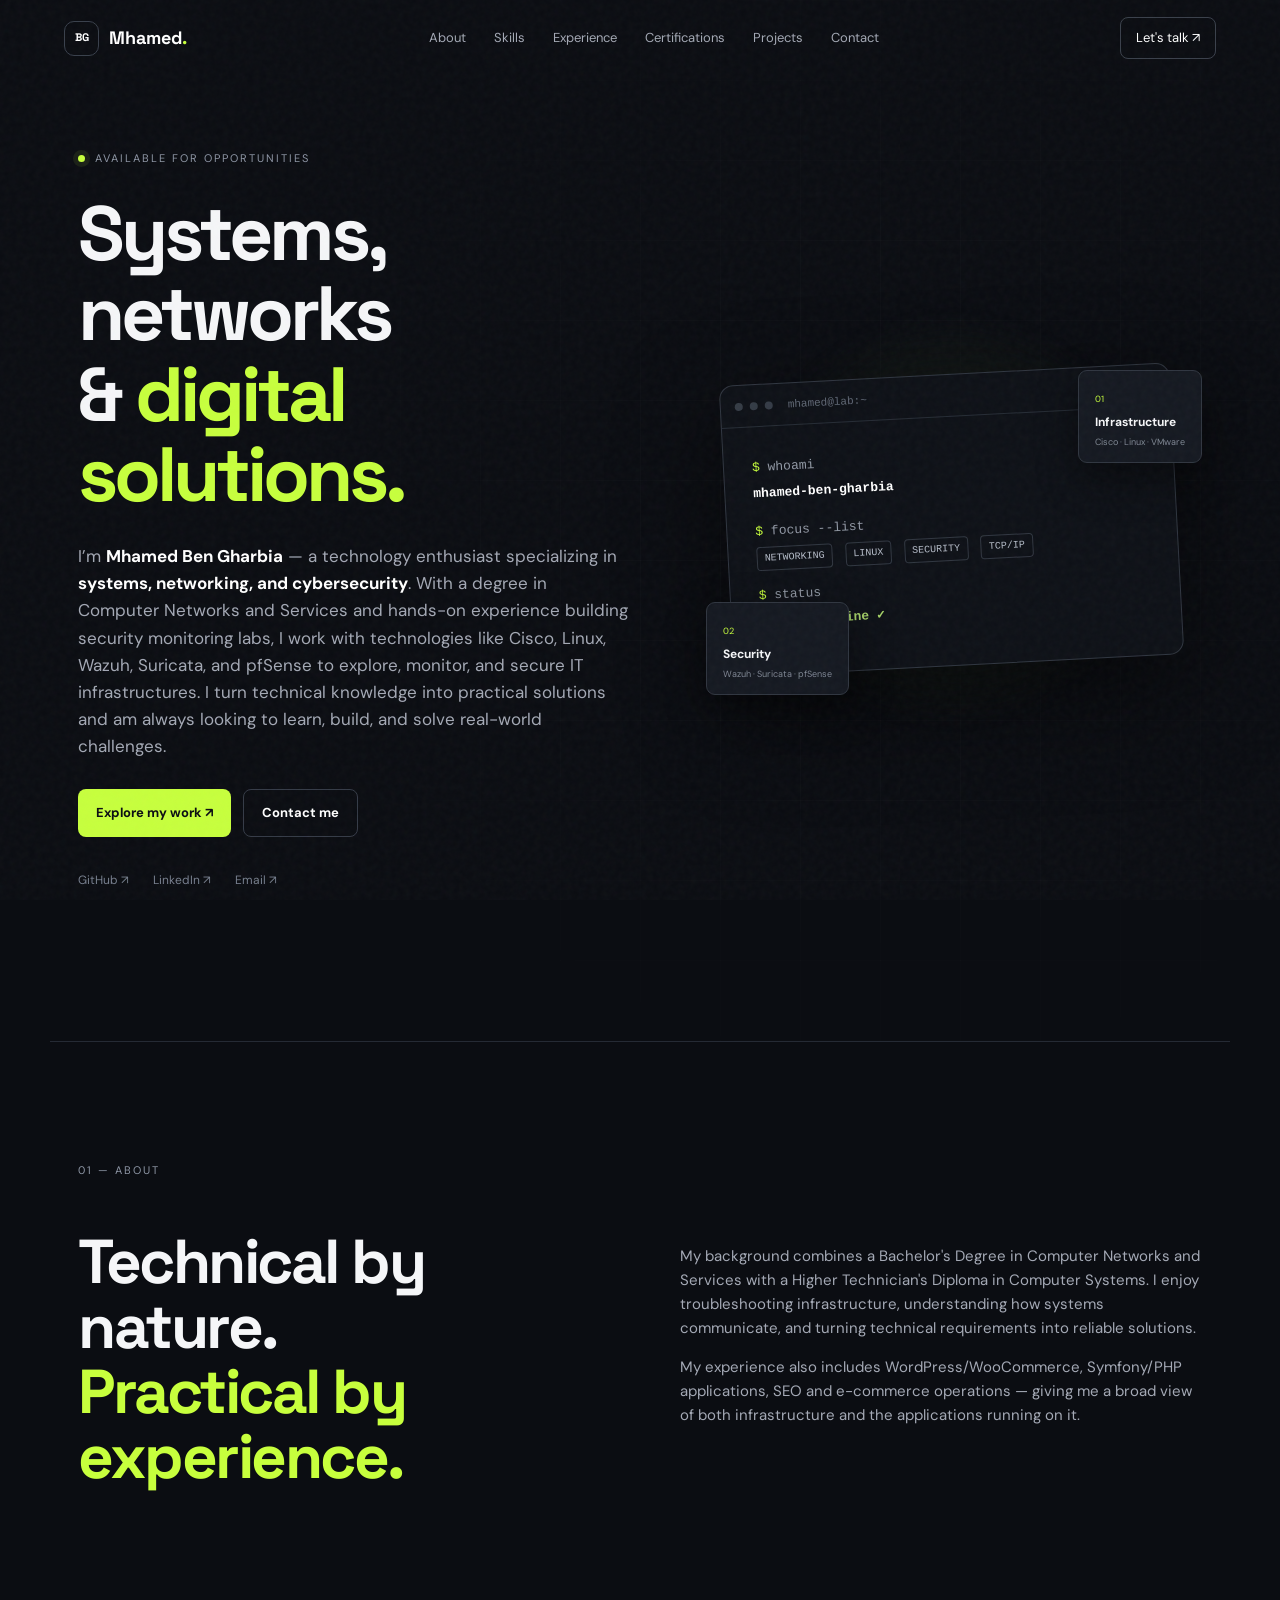
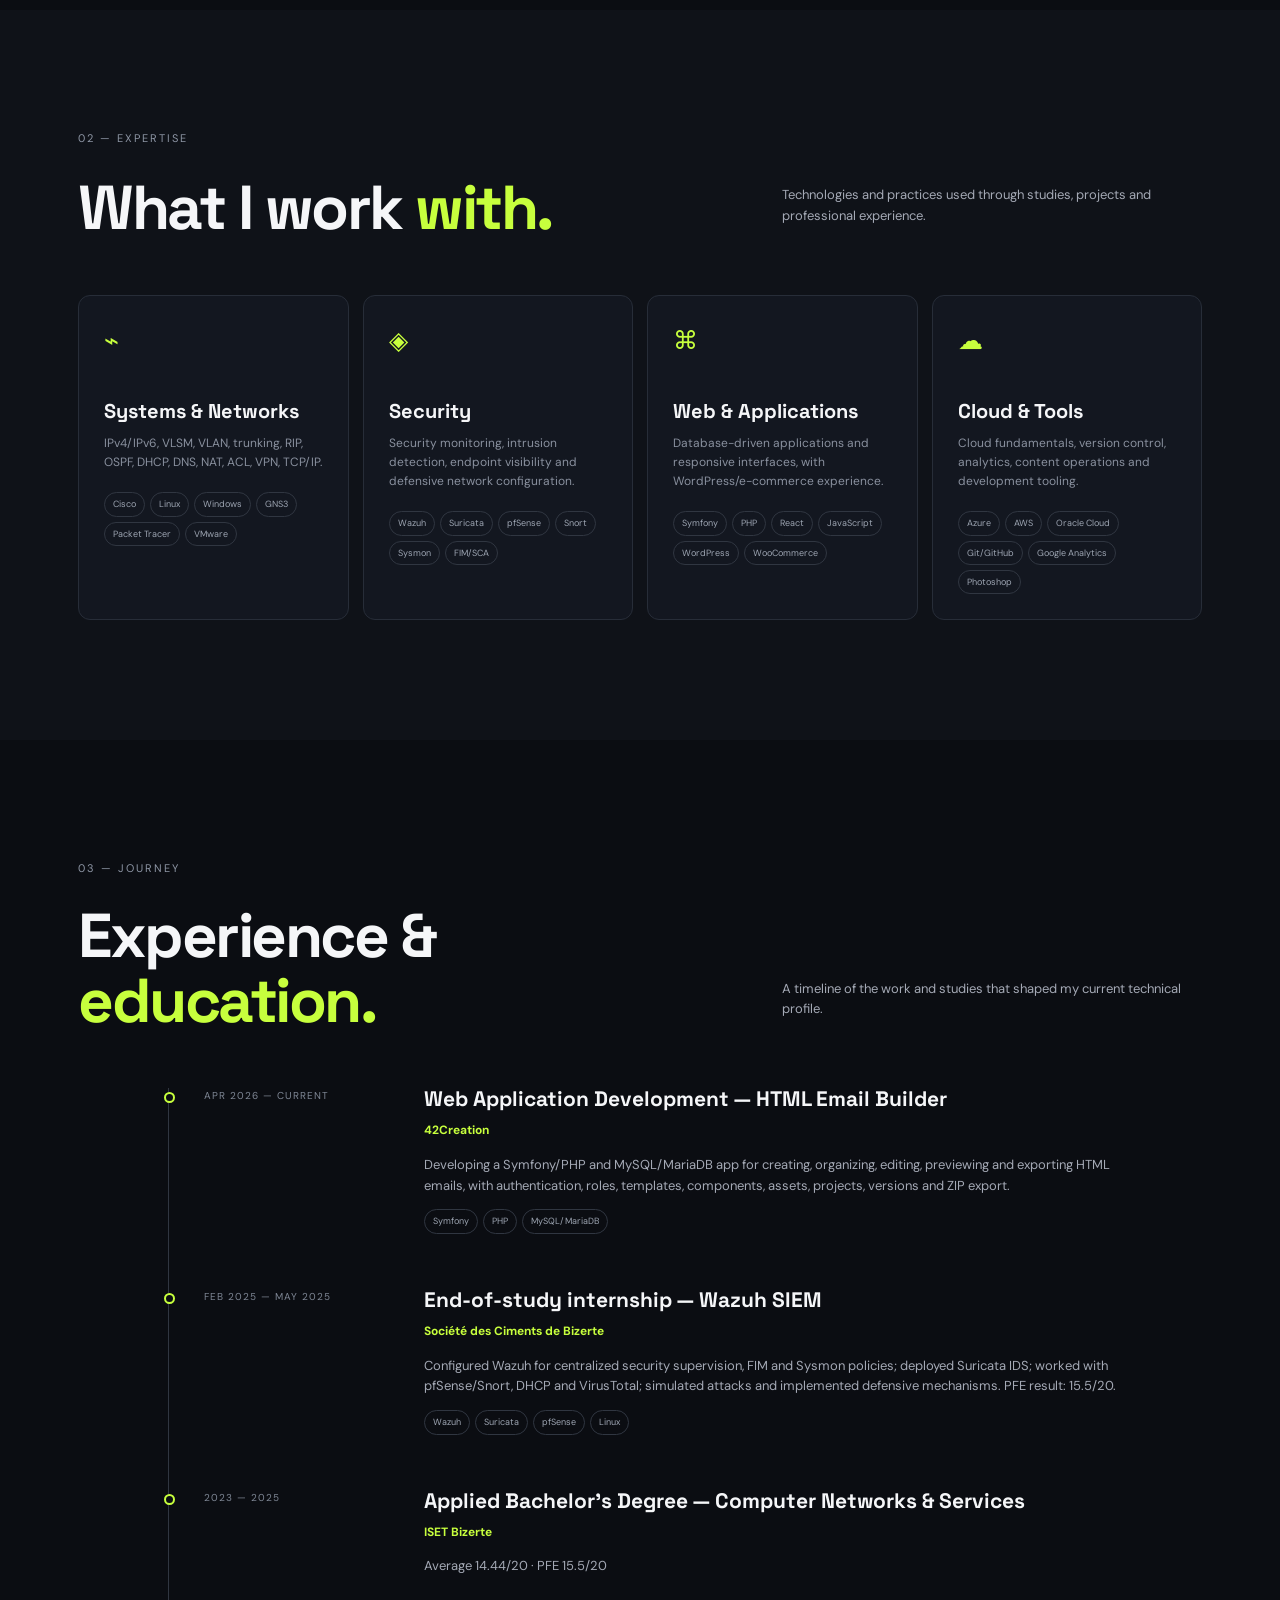
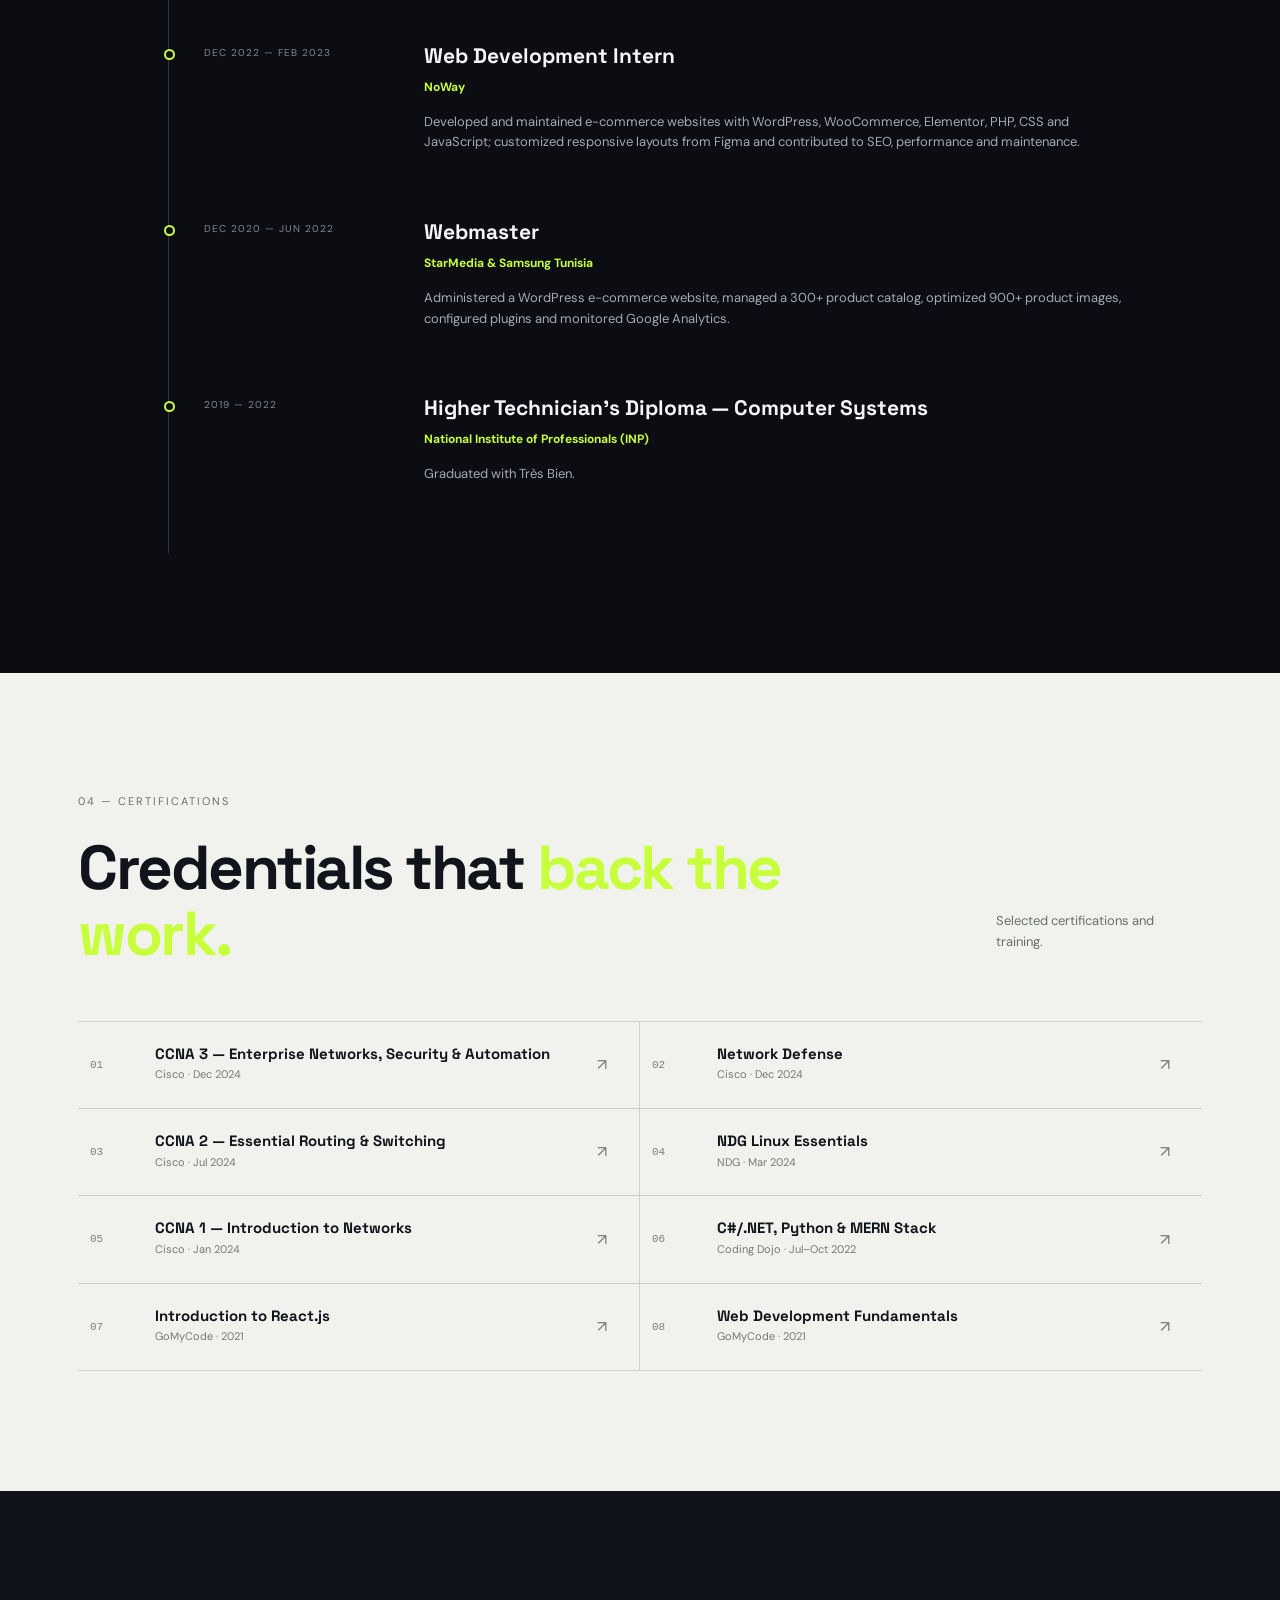
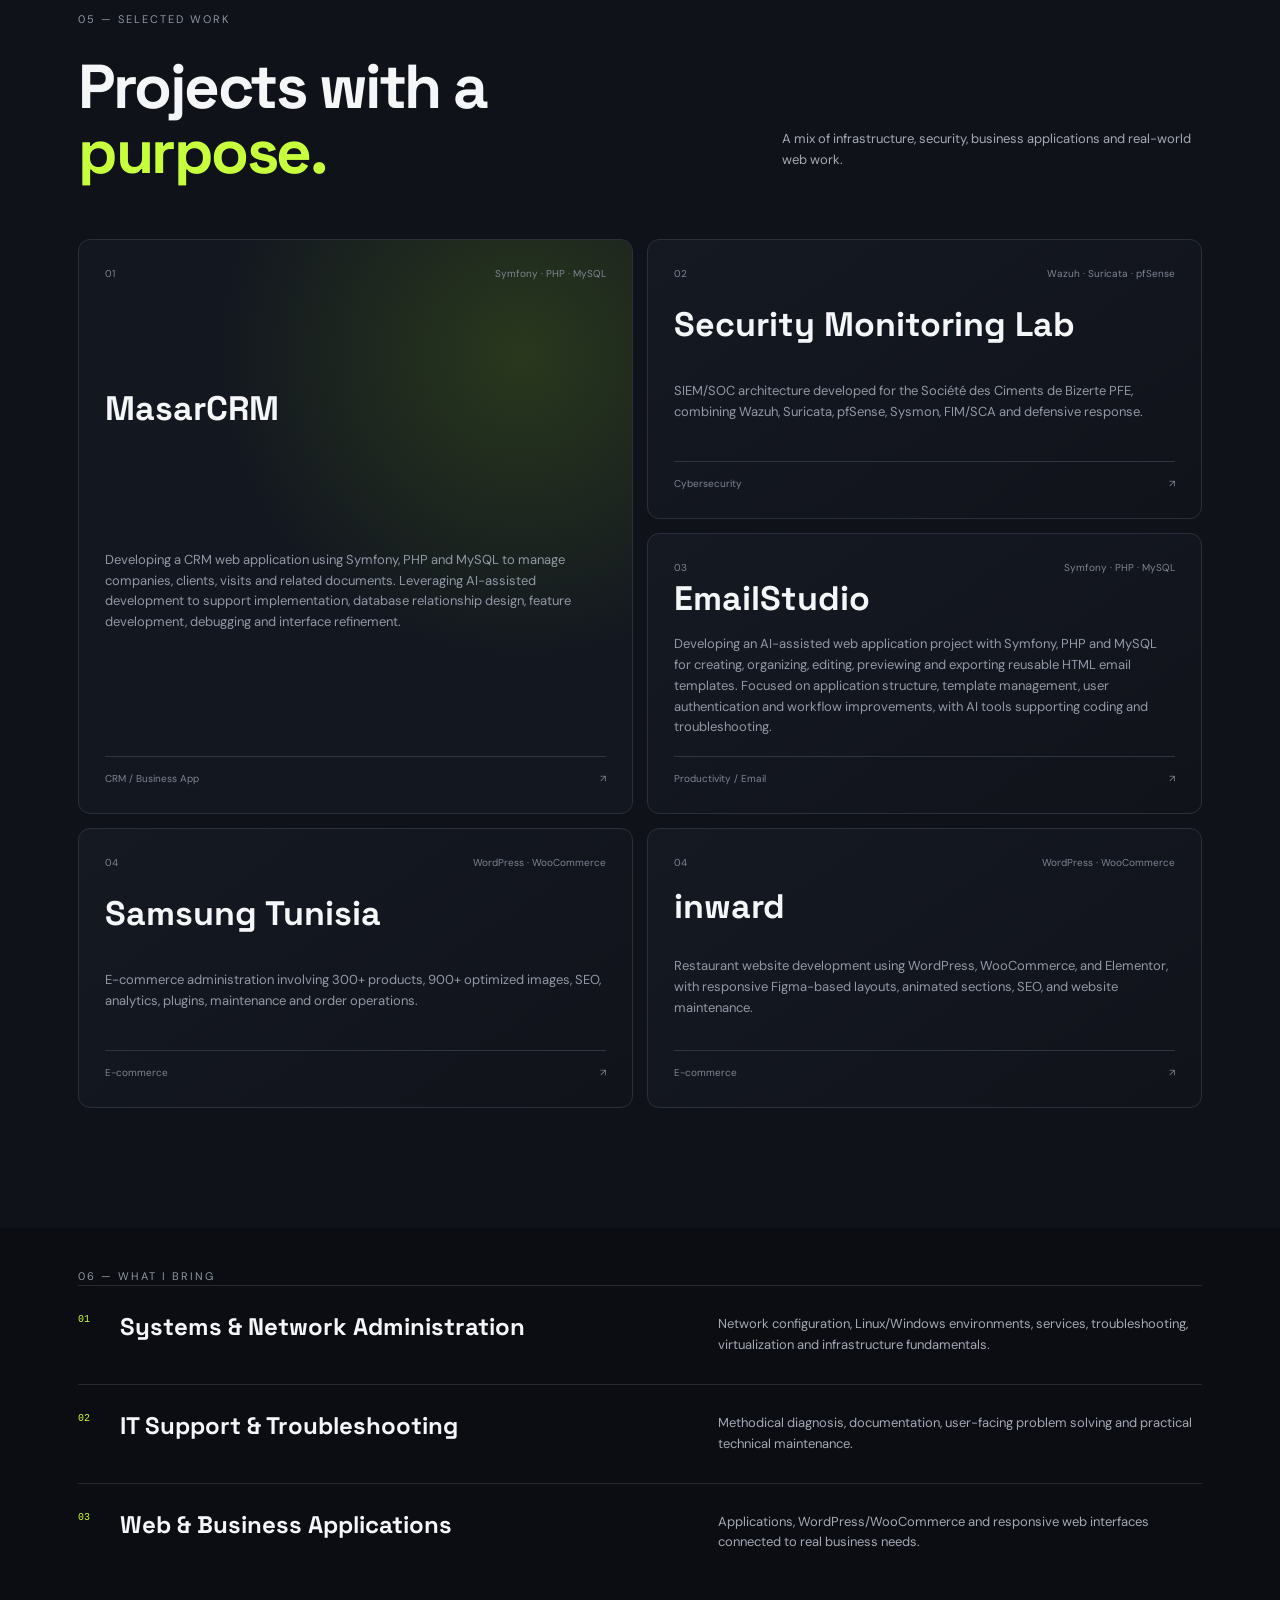
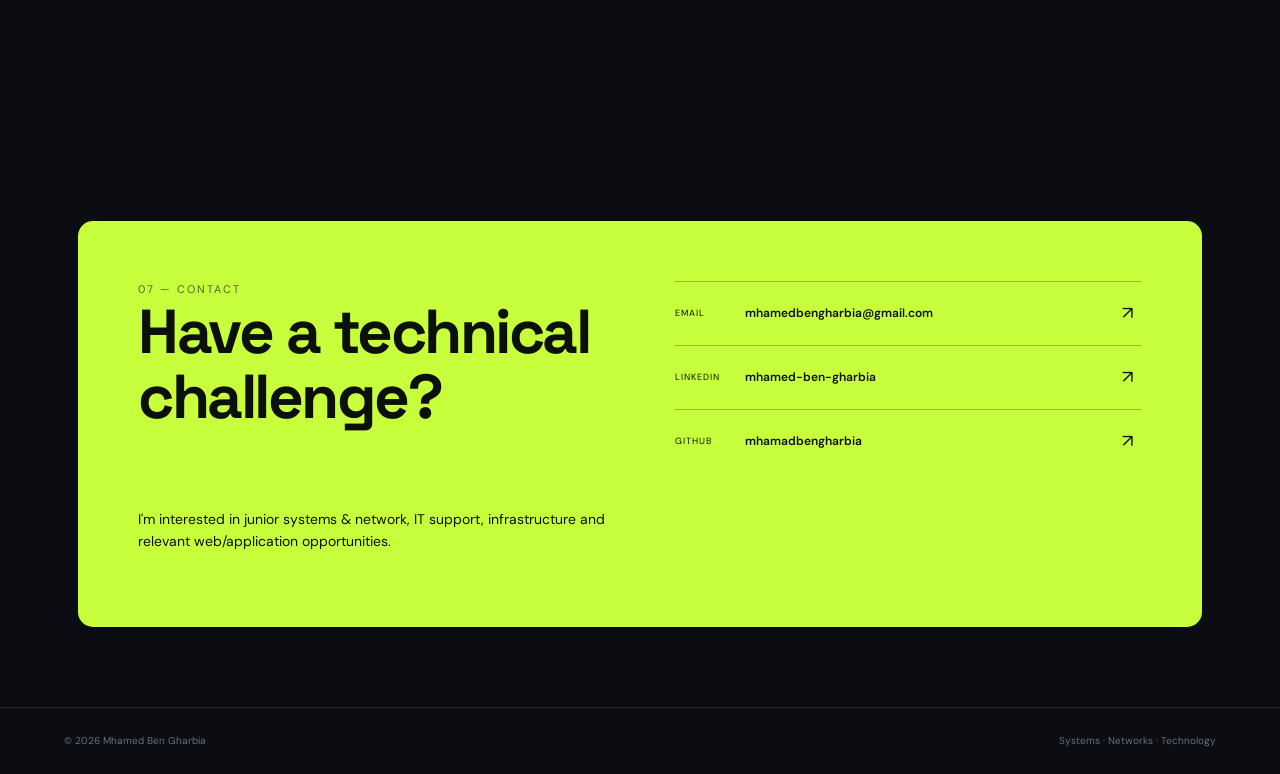
==== index.html @ 9e21bb92 "Add files via upload" ====
<!doctype html>
<html lang="en">
  <head>
    <meta charset="UTF-8">
    <meta name="viewport" content="width=device-width, initial-scale=1">
    <meta name="description" content="Mhamed Ben Gharbia — Systems & Network professional, IT support and web technology specialist.">
    <meta name="theme-color" content="#0b0d12">
    <title>Mhamed Ben Gharbia — Systems & Networks</title>
<link rel="icon" type="image/png" href="icon.webp" />



    <link rel="preconnect" href="https://fonts.googleapis.com">
    <link rel="preconnect" href="https://fonts.gstatic.com" crossorigin>
    <link href="https://fonts.googleapis.com/css2?family=DM+Sans:wght@400;500;600;700&family=Space+Grotesk:wght@500;600;700&display=swap" rel="stylesheet">
    <link rel="stylesheet" href="styles.css">
  </head>
  <body>
    <div class="noise"></div>
    <header class="nav" id="nav">
      <a class="brand" href="#home">
        <span class="brand-mark">BG</span>
        <span>Mhamed<span class="accent">.</span></span>
      </a>
      <button class="menu" id="menu" aria-label="Open menu">☰</button>
      <nav id="links">
        <a href="#about">About</a>
        <a href="#skills">Skills</a>
        <a href="#experience">Experience</a>
        <a href="#certifications">Certifications</a>
        <a href="#projects">Projects</a>
        <a href="#contact">Contact</a>
      </nav>
      <a class="nav-cta" href="mailto:mhamedbengharbia@gmail.com">Let's talk ↗</a>
    </header>
    <main>
      <section class="hero section" id="home">
        <div class="hero-grid"></div>
        <div class="hero-copy reveal">
          <div class="eyebrow"><span class="pulse"></span> Available for opportunities</div>
          <h1>Systems, networks<br>& <em>digital solutions.</em></h1>
        <p class="hero-text">
I’m <strong>Mhamed Ben Gharbia</strong> — a technology enthusiast specializing in 
<strong>systems, networking, and cybersecurity</strong>. With a degree in Computer 
Networks and Services and hands-on experience building security monitoring labs, I 
work with technologies like Cisco, Linux, Wazuh, Suricata, and pfSense to explore,
 monitor, and secure IT infrastructures. I turn technical knowledge into practical 
 solutions and am always looking to learn, build, and solve real-world challenges.

</p>
          <div class="hero-actions">
            <a class="btn primary" href="#projects">Explore my work ↗</a>
            <a class="btn ghost" href="#contact">Contact me</a>
          </div>
          <div class="socials">
            <a href="https://github.com/mhamadbengharbia" target="_blank" rel="noreferrer">GitHub ↗</a>
            <a href="https://linkedin.com/in/mhamed-ben-gharbia" target="_blank" rel="noreferrer">LinkedIn ↗</a>
            <a href="mailto:mhamedbengharbia@gmail.com">Email ↗</a>
          </div>
        </div>
        <div class="hero-visual reveal">
          <div class="orb"></div>
          <div class="terminal">
            <div class="term-head"><span></span><span></span><span></span><b>mhamed@lab:~</b></div>
            <div class="term-body">
              <p><i>$</i> whoami</p>
              <strong>mhamed-ben-gharbia</strong>
              <p><i>$</i> focus --list</p>
              <span class="tag">NETWORKING</span>
              <span class="tag">LINUX</span>
              <span class="tag">SECURITY</span>
              <span class="tag">TCP/IP</span>
              <p><i>$</i> status</p>
              <strong class="green">systems.online ✓</strong>
            </div>
          </div>
          <div class="float-card fc1">
            <span>01</span>
            <b>Infrastructure</b>
            <small>Cisco · Linux · VMware</small>
          </div>
          <div class="float-card fc2">
            <span>02</span>
            <b>Security</b>
            <small>Wazuh · Suricata · pfSense</small>
          </div>
        </div>
      </section>

      <section class="section intro" id="about">
        <div class="section-label">01 — About</div>
        <div class="about-grid">
          <div>
            <h2>Technical by nature.<br><em>Practical by experience.</em></h2>
          </div>
          <div class="about-copy">
            <p>My background combines a Bachelor's Degree in Computer Networks and
               Services with a Higher Technician's Diploma in Computer Systems. 
               
               I enjoy troubleshooting infrastructure, understanding how systems
                communicate, and turning technical requirements into reliable solutions.</p>
            <p>My experience also includes WordPress/WooCommerce, Symfony/PHP applications, SEO and e-commerce operations — giving me a broad view of both infrastructure and the applications running on it.</p>
           
          </div>
        </div>
      </section>

      <section class="section dark-section" id="skills">
        <div class="section-label">02 — Expertise</div>
        <div class="section-head">
          <h2>What I work <em>with.</em></h2>
          <p>Technologies and practices used through studies, projects and professional experience.</p>
        </div>
        <div class="skills-grid">
          <article class="skill-card">
            <div class="skill-icon">⌁</div>
            <h3>Systems & Networks</h3>
            <p>IPv4/IPv6, VLSM, VLAN, trunking, RIP, OSPF, DHCP, DNS, NAT, ACL, VPN, TCP/IP.</p>
            <div class="chips">
              <span>Cisco</span>
              <span>Linux</span>
              <span>Windows</span>
              <span>GNS3</span>
              <span>Packet Tracer</span>
              <span>VMware</span>
            </div>
          </article>
          <article class="skill-card">
            <div class="skill-icon">◈</div>
            <h3>Security</h3>
            <p>Security monitoring, intrusion detection, endpoint visibility and defensive network configuration.</p>
            <div class="chips">
              <span>Wazuh</span>
              <span>Suricata</span>
              <span>pfSense</span>
              <span>Snort</span>
              <span>Sysmon</span>
              <span>FIM/SCA</span>
            </div>
          </article>
          <article class="skill-card">
            <div class="skill-icon">⌘</div>
            <h3>Web & Applications</h3>
            <p>Database-driven applications and responsive interfaces, with WordPress/e-commerce experience.</p>
            <div class="chips">
              <span>Symfony</span>
              <span>PHP</span>
              <span>React</span>
              <span>JavaScript</span>
              <span>WordPress</span>
              <span>WooCommerce</span>
            </div>
          </article>
          <article class="skill-card">
            <div class="skill-icon">☁</div>
            <h3>Cloud & Tools</h3>
            <p>Cloud fundamentals, version control, analytics, content operations and development tooling.</p>
            <div class="chips">
              <span>Azure</span>
              <span>AWS</span>
              <span>Oracle Cloud</span>
              <span>Git/GitHub</span>
              <span>Google Analytics</span>
              <span>Photoshop</span>
            </div>
          </article>
        </div>
      </section>

      <section class="section" id="experience">
        <div class="section-label">03 — Journey</div>
        <div class="section-head">
          <h2>Experience & <em>education.</em></h2>
          <p>A timeline of the work and studies that shaped my current technical profile.</p>
        </div>
        <div class="timeline">
          <article class="timeline-item">
            <span class="date">APR 2026 — CURRENT</span>
            <div>
              <h3>Web Application Development — HTML Email Builder</h3>
              <b>42Creation</b>
              <p>Developing a Symfony/PHP and MySQL/MariaDB app for creating, organizing, editing, previewing and exporting HTML emails, with authentication, roles, templates, components, assets, projects, versions and ZIP export.</p>
              <div class="mini-tags">
                <span>Symfony</span>
                <span>PHP</span>
                <span>MySQL/MariaDB</span>
              </div>
            </div>
          </article>
          <article class="timeline-item">
            <span class="date">FEB 2025 — MAY 2025</span>
            <div>
              <h3>End-of-study internship — Wazuh SIEM</h3>
              <b>Société des Ciments de Bizerte</b>
              <p>Configured Wazuh for centralized security supervision, FIM and Sysmon policies; deployed Suricata IDS; worked with pfSense/Snort, DHCP and VirusTotal; simulated attacks and implemented defensive mechanisms. PFE result: 15.5/20.</p>
              <div class="mini-tags">
                <span>Wazuh</span>
                <span>Suricata</span>
                <span>pfSense</span>
                <span>Linux</span>
              </div>
            </div>
          </article>
          
         
          <article class="timeline-item education">
            <span class="date">2023 — 2025</span>
            <div>
              <h3>Applied Bachelor's Degree — Computer Networks & Services</h3>
              <b>ISET Bizerte</b>
              <p>Average 14.44/20 · PFE 15.5/20</p>
            </div>
          </article>
          <article class="timeline-item">
            <span class="date">DEC 2022 — FEB 2023</span>
            <div>
              <h3>Web Development Intern</h3>
              <b>NoWay</b>
              <p>Developed and maintained e-commerce websites with WordPress, WooCommerce, Elementor, PHP, CSS and JavaScript; customized responsive layouts from Figma and contributed to SEO, performance and maintenance.</p>
            </div>
          </article>
           <article class="timeline-item">
            <span class="date">DEC 2020 — JUN 2022</span>
            <div>
              <h3>Webmaster</h3>
              <b>StarMedia & Samsung Tunisia</b>
              <p>Administered a WordPress e-commerce website, managed a 300+ product catalog, optimized 900+ product images, configured plugins and monitored Google Analytics.</p>
            </div>
          </article>
          <article class="timeline-item education">
            <span class="date">2019 — 2022</span>
            <div>
              <h3>Higher Technician's Diploma — Computer Systems</h3>
              <b>National Institute of Professionals (INP)</b>
              <p>Graduated with Très Bien.</p>
            </div>
          </article>
        </div>
      </section>

      <section class="section cert-section" id="certifications">
        <div class="section-label">04 — Certifications</div>
        <div class="section-head">
          <h2>Credentials that <em>back the work.</em></h2>
          <p>Selected certifications and training.</p>
        </div>
        <div class="cert-grid">
          <article class="cert">
            <span class="cert-num">01</span>
            <div>
              <h3>CCNA 3 — Enterprise Networks, Security & Automation</h3>
              <p>Cisco · Dec 2024</p>
            </div>
            <span class="cert-arrow">↗</span>
          </article>
          <article class="cert">
            <span class="cert-num">02</span>
            <div>
              <h3>Network Defense</h3>
              <p>Cisco · Dec 2024</p>
            </div>
            <span class="cert-arrow">↗</span>
          </article>
          <article class="cert">
            <span class="cert-num">03</span>
            <div>
              <h3>CCNA 2 — Essential Routing & Switching</h3>
              <p>Cisco · Jul 2024</p>
            </div>
            <span class="cert-arrow">↗</span>
          </article>
          <article class="cert">
            <span class="cert-num">04</span>
            <div>
              <h3>NDG Linux Essentials</h3>
              <p>NDG · Mar 2024</p>
            </div>
            <span class="cert-arrow">↗</span>
          </article>
          <article class="cert">
            <span class="cert-num">05</span>
            <div>
              <h3>CCNA 1 — Introduction to Networks</h3>
              <p>Cisco · Jan 2024</p>
            </div>
            <span class="cert-arrow">↗</span>
          </article>
          <article class="cert">
            <span class="cert-num">06</span>
            <div>
              <h3>C#/.NET, Python & MERN Stack</h3>
              <p>Coding Dojo · Jul–Oct 2022</p>
            </div>
            <span class="cert-arrow">↗</span>
          </article>
          <article class="cert">
            <span class="cert-num">07</span>
            <div>
              <h3>Introduction to React.js</h3>
              <p>GoMyCode · 2021</p>
            </div>
            <span class="cert-arrow">↗</span>
          </article>
          <article class="cert">
            <span class="cert-num">08</span>
            <div>
              <h3>Web Development Fundamentals</h3>
              <p>GoMyCode · 2021</p>
            </div>
            <span class="cert-arrow">↗</span>
          </article>
        </div>
      </section>

      <section class="section dark-section projects" id="projects">
        <div class="section-label">05 — Selected work</div>
        <div class="section-head">
          <h2>Projects with a <em>purpose.</em></h2>
          <p>A mix of infrastructure, security, business applications and real-world web work.</p>
        </div>
        <div class="project-grid">
          <article class="project featured">
            <div class="project-top">
               <span>01</span>
              <span>Symfony · PHP · MySQL</span>
            </div>
            <h3>MasarCRM</h3>
<p> Developing a CRM web application using Symfony, PHP and MySQL to manage companies, clients, visits and related documents. Leveraging AI-assisted development to support implementation, database relationship design, feature development, debugging and interface refinement. </p>            <div class="project-bottom">
              <span>CRM / Business App</span>
              <span>↗</span>
            </div>
          </article>
          <article class="project">
            <div class="project-top">
              <span>02</span>
              <span>Wazuh · Suricata · pfSense</span>
            </div>
            <h3>Security Monitoring Lab</h3>
            <p>SIEM/SOC architecture developed for the Société des Ciments de Bizerte PFE, combining Wazuh, Suricata, pfSense, Sysmon, FIM/SCA and defensive response.</p>
            <div class="project-bottom">
              <span>Cybersecurity</span>
              <span>↗</span>
            </div>
          </article>
          <article class="project">
            <div class="project-top">
              <span>03</span>
              <span>Symfony · PHP · MySQL</span>
            </div>
            <h3>EmailStudio</h3>
<p> Developing an AI-assisted web application project with Symfony, PHP and MySQL for creating, organizing, editing, previewing and exporting reusable HTML email templates. Focused on application structure, template management, user authentication and workflow improvements, with AI tools supporting coding and troubleshooting. </p>            <div class="project-bottom">
              <span>Productivity / Email</span>
              <span>↗</span>
            </div>
          </article>
          <article class="project">
            <div class="project-top">
              <span>04</span>
              <span>WordPress · WooCommerce</span>
            </div>
            <h3>Samsung Tunisia </h3>
            <p>E-commerce administration involving 300+ products, 900+ optimized images, SEO, analytics, plugins, maintenance and order operations.</p>
            <div class="project-bottom">
              <span>E-commerce</span>
              <span>↗</span>
            </div>
          </article>
           <article class="project">
            <div class="project-top">
              <span>04</span>
              <span>WordPress · WooCommerce</span>
            </div>
            <h3>inward</h3>
            <p>Restaurant website development using WordPress, 
                WooCommerce, and Elementor, with responsive 
                Figma-based layouts, animated sections, SEO, 
                and website maintenance.
</p>
            <div class="project-bottom">
              <span>E-commerce</span>
              <span>↗</span>
            </div>
          </article>
        </div>
      </section>



   
      <section class="section services">
        <div class="section-label">06 — What I bring</div>
        <div class="service-row">
          <div>
            <span>01</span>
            <h3>Systems & Network Administration</h3>
          </div>
          <p>Network configuration, Linux/Windows environments, services, troubleshooting, virtualization and infrastructure fundamentals.</p>
        </div>
        <div class="service-row">
          <div>
            <span>02</span>
            <h3>IT Support & Troubleshooting</h3>
          </div>
          <p>Methodical diagnosis, documentation, user-facing problem solving and practical technical maintenance.</p>
        </div>
        <div class="service-row">
          <div>
            <span>03</span>
            <h3>Web & Business Applications</h3>
          </div>
          <p>Applications, WordPress/WooCommerce and responsive web interfaces connected to real business needs.</p>
        </div>
      </section>

      <section class="section contact" id="contact">
        <div class="contact-card">
          <div>
            <div class="section-label">07 — Contact</div>
            <h2>Have a technical challenge?<br><em>Let's talk.</em></h2>
            <p>I'm interested in junior systems & network, IT support, infrastructure and relevant web/application opportunities.</p>
          </div>
          <div class="contact-links">
            <a href="mailto:mhamedbengharbia@gmail.com"><small>Email</small><b>mhamedbengharbia@gmail.com</b><span>↗</span></a>
            <a href="https://linkedin.com/in/mhamed-ben-gharbia" target="_blank" rel="noreferrer"><small>LinkedIn</small><b>mhamed-ben-gharbia</b><span>↗</span></a>
            <a href="https://github.com/mhamadbengharbia" target="_blank" rel="noreferrer"><small>GitHub</small><b>mhamadbengharbia</b><span>↗</span></a>
          </div>
        </div>
      </section>
    </main>
    <footer>
      <span>© 2026 Mhamed Ben Gharbia</span>
      <span>Systems · Networks · Technology</span>
    </footer>
    <script src="app.js"></script>
  </body>
</html>
---- styles.css ----
:root{--bg:#0b0d12;--panel:#12151c;--text:#f5f6f8;--muted:#a4a9b5;--line:#252a34;--accent:#c7ff3d;--accent2:#93bff9;--max:1180px}*{box-sizing:border-box}html{scroll-behavior:smooth}body{margin:0;background:#0b0d12;color:var(--text);font-family:'DM Sans',sans-serif;line-height:1.6}.noise{position:fixed;inset:0;pointer-events:none;opacity:.035;background-image:url("data:image/svg+xml,%3Csvg viewBox='0 0 180 180' xmlns='http://www.w3.org/2000/svg'%3E%3Cfilter id='n'%3E%3CfeTurbulence type='fractalNoise' baseFrequency='.8' numOctaves='4' stitchTiles='stitch'/%3E%3C/filter%3E%3Crect width='100%25' height='100%25' filter='url(%23n)'/%3E%3C/svg%3E");z-index:50}.nav{position:fixed;top:0;left:0;right:0;height:76px;display:flex;align-items:center;justify-content:space-between;padding:0 5vw;z-index:40;transition:.3s}.nav.scrolled{background:rgba(11,13,18,.86);backdrop-filter:blur(18px);border-bottom:1px solid var(--line)}.brand{display:flex;align-items:center;gap:10px;color:#fff;text-decoration:none;font-family:'Space Grotesk';font-weight:700;font-size:18px}.brand-mark{display:grid;place-items:center;width:35px;height:35px;border:1px solid #39404c;border-radius:10px;font-size:11px}.brand .accent,em{color:var(--accent);font-style:normal}.nav nav{display:flex;gap:28px}.nav nav a,.nav-cta{color:var(--muted);text-decoration:none;font-size:13px}.nav nav a:hover,.nav-cta:hover{color:#fff}.nav-cta{border:1px solid #3a404b;padding:10px 15px;border-radius:8px;color:#fff}.menu{display:none;background:none;border:0;color:#fff;font-size:25px}.section{max-width:var(--max);margin:auto;padding:120px 28px}.hero{min-height:850px;max-width:none;padding:150px max(28px,calc((100% - 1124px)/2));display:grid;grid-template-columns:1.05fr .95fr;gap:70px;align-items:center;position:relative;overflow:hidden}.hero-grid{position:absolute;inset:0;background:linear-gradient(rgba(255,255,255,.025) 1px,transparent 1px),linear-gradient(90deg,rgba(255,255,255,.025) 1px,transparent 1px);background-size:80px 80px;mask-image:radial-gradient(circle at 70% 50%,#000,transparent 70%)}.hero-copy,.hero-visual{position:relative;z-index:2}.eyebrow,.section-label{font-size:11px;text-transform:uppercase;letter-spacing:2px;color:#8e96a5}.eyebrow{display:flex;align-items:center;gap:10px;margin-bottom:25px}.pulse{width:7px;height:7px;border-radius:50%;background:var(--accent);box-shadow:0 0 0 5px rgba(199,255,61,.08)}h1,h2,h3{font-family:'Space Grotesk',sans-serif;line-height:1.05;margin:0}h1{font-size:clamp(48px,6vw,82px);letter-spacing:-4px;max-width:800px}h2{font-size:clamp(38px,5vw,62px);letter-spacing:-2.5px}.hero-text{max-width:640px;color:var(--muted);font-size:17px;margin:28px 0}.hero-text strong{color:#fff}.hero-actions{display:flex;gap:12px}.btn{display:inline-flex;gap:15px;align-items:center;padding:13px 18px;border-radius:8px;text-decoration:none;font-size:13px;font-weight:700}.btn.primary{background:var(--accent);color:#0b0d12}.btn.ghost{border:1px solid #353b47;color:#fff}.socials{display:flex;gap:24px;margin-top:34px}.socials a{color:#777f8e;text-decoration:none;font-size:12px}.socials a:hover{color:#fff}.hero-visual{height:500px;display:flex;align-items:center;justify-content:center}.orb{position:absolute;width:430px;height:430px;border-radius:50%;background:radial-gradient(circle,#23321a 0,#141a16 35%,transparent 68%);filter:blur(5px)}.terminal{width:min(480px,90%);background:#0e1117;border:1px solid #303640;border-radius:14px;box-shadow:0 35px 100px #0008;transform:rotate(-3deg);overflow:hidden;z-index:2}.term-head{height:42px;border-bottom:1px solid #262c35;display:flex;align-items:center;gap:7px;padding:0 14px;color:#606875}.term-head span{width:8px;height:8px;border-radius:50%;background:#343b45}.term-head b{font:11px monospace;margin-left:8px}.term-body{padding:28px;font:13px/2 monospace}.term-body p{color:#9299a5;margin:0}.term-body i{color:var(--accent);font-style:normal}.term-body strong{display:block;color:#fff;margin-bottom:12px}.term-body .green{color:#a8d56a}.tag{display:inline-block;border:1px solid #303640;border-radius:4px;padding:1px 7px;margin:0 5px 12px 0;color:#b7beca;font-size:10px}.float-card{position:absolute;background:#151921;border:1px solid #303640;border-radius:9px;padding:13px 16px;z-index:3;box-shadow:0 15px 40px #0007}.float-card span{font-size:9px;color:var(--accent)}.float-card b,.float-card small{display:block}.float-card b{font-size:12px;margin:3px 0}.float-card small{font-size:9px;color:#7f8794}.fc1{top:100px;right:0}.fc2{bottom:75px;left:5px}.intro{border-top:1px solid var(--line)}.about-grid{display:grid;grid-template-columns:1fr 1fr;gap:80px;margin-top:50px}.about-copy{color:var(--muted);font-size:15px}.facts{display:grid;grid-template-columns:1fr 1fr;gap:20px;margin-top:35px}.facts span{border-top:1px solid var(--line);padding-top:13px;font-size:11px}.facts b{display:block;color:#fff;font:700 25px 'Space Grotesk';margin-bottom:3px}.dark-section{max-width:none;background:#0f1218;padding-left:max(28px,calc((100% - 1124px)/2));padding-right:max(28px,calc((100% - 1124px)/2))}.section-head{display:flex;justify-content:space-between;gap:60px;align-items:end;margin:25px 0 55px}.section-head p{max-width:420px;color:var(--muted);font-size:13px}.skills-grid{display:grid;grid-template-columns:repeat(4,1fr);gap:14px}.skill-card{background:#131720;border:1px solid #272d38;border-radius:12px;padding:25px;min-height:320px}.skill-icon{font-size:25px;color:var(--accent);margin-bottom:40px}.skill-card h3{font-size:20px}.skill-card p{color:#89909e;font-size:12px}.chips{display:flex;flex-wrap:wrap;gap:5px;margin-top:20px}.chips span,.mini-tags span{border:1px solid #303641;border-radius:100px;padding:4px 8px;color:#9da5b2;font-size:9px}.timeline{border-left:1px solid #303641;margin:40px 0 0 90px}.timeline-item{display:grid;grid-template-columns:170px 1fr;gap:50px;padding:0 0 55px 35px;position:relative}.timeline-item:before{content:'';position:absolute;width:7px;height:7px;border:2px solid var(--accent);background:var(--bg);border-radius:50%;left:-5px;top:4px}.timeline-item .date{font-size:10px;color:#7f8795;letter-spacing:1px}.timeline-item h3{font-size:21px;margin-bottom:6px}.timeline-item b{font-size:12px;color:var(--accent)}.timeline-item p{font-size:13px;color:var(--muted);max-width:700px}.mini-tags{display:flex;gap:5px}.cert-section{background:#f1f2ee;color:#11151b;max-width:none;padding-left:max(28px,calc((100% - 1124px)/2));padding-right:max(28px,calc((100% - 1124px)/2))}.cert-section .section-label,.cert-section .section-head p{color:#68706a}.cert-grid{display:grid;grid-template-columns:1fr 1fr;gap:0;border-top:1px solid #cdd0c9}.cert{display:grid;grid-template-columns:50px 1fr 30px;gap:15px;align-items:center;padding:24px 12px;border-bottom:1px solid #cdd0c9;transition:.25s}.cert:nth-child(odd){border-right:1px solid #cdd0c9}.cert:hover{background:#e5e7e1}.cert-num{font:11px monospace;color:#7b827a}.cert h3{font-size:15px}.cert p{font-size:11px;color:#737a73;margin:5px 0 0}.cert-arrow{color:#777}.projects{max-width:none;padding-left:max(28px,calc((100% - 1124px)/2));padding-right:max(28px,calc((100% - 1124px)/2))}.project-grid{display:grid;grid-template-columns:1fr 1fr;gap:14px}.project{border:1px solid #2a303b;border-radius:12px;padding:26px;min-height:280px;display:flex;flex-direction:column;justify-content:space-between;background:linear-gradient(145deg,#151922,#10131a)}.project.featured{grid-row:span 2;min-height:575px;background:radial-gradient(circle at 80% 20%,#29381d,#131720 48%)}.project-top,.project-bottom{display:flex;justify-content:space-between;color:#7d8593;font-size:10px}.project h3{font-size:34px}.project p{color:#9299a6;font-size:13px;max-width:550px}.project-bottom{border-top:1px solid #303641;padding-top:14px}.services{padding-top:40px}.service-row{display:grid;grid-template-columns:1.2fr 1fr;gap:60px;padding:28px 0;border-top:1px solid var(--line)}.service-row div{display:flex;gap:30px}.service-row span{color:var(--accent);font:10px monospace}.service-row h3{font-size:24px}.service-row p{margin:0;color:var(--muted);font-size:13px}.contact{padding-bottom:80px}.contact-card{background:var(--accent);color:#0c100a;border-radius:15px;padding:60px;display:grid;grid-template-columns:1fr 1fr;gap:70px}.contact .section-label{color:#4e6428}.contact h2{color:#0c100a}.contact p{max-width:470px;font-size:14px}.contact-links a{display:grid;grid-template-columns:70px 1fr 20px;align-items:center;text-decoration:none;color:#0c100a;border-top:1px solid #91ba31;padding:17px 0;font-size:12px}.contact-links small{font-size:9px;text-transform:uppercase;letter-spacing:1px}.contact-links b{font-weight:600}.contact-links span{font-size:18px}footer{border-top:1px solid var(--line);padding:25px 5vw;display:flex;justify-content:space-between;color:#68707d;font-size:10px}.reveal{opacity:0;transform:translateY(22px);transition:opacity .7s ease,transform .7s ease}.reveal.visible{opacity:1;transform:none}@media(max-width:900px){.nav nav{display:none}.nav-cta{display:none}.menu{display:block}.nav nav.open{display:flex;position:absolute;top:76px;left:0;right:0;background:#0b0d12;border-bottom:1px solid var(--line);padding:25px;flex-direction:column;gap:18px}.hero{grid-template-columns:1fr;min-height:auto;padding-top:130px}.hero-visual{height:390px}.skills-grid{grid-template-columns:1fr 1fr}.about-grid,.contact-card{grid-template-columns:1fr}.section-head{display:block}.section-head p{margin-top:18px}.timeline{margin-left:20px}.timeline-item{grid-template-columns:1fr;gap:8px}.cert-grid,.project-grid{grid-template-columns:1fr}.project.featured{grid-row:auto;min-height:350px}.service-row{grid-template-columns:1fr;gap:15px}.contact-card{padding:35px}.contact-links{margin-top:10px}}@media(max-width:560px){.section{padding:85px 20px}.hero{padding-left:20px;padding-right:20px}.skills-grid{grid-template-columns:1fr}.hero-visual{height:330px}.terminal{width:100%}.float-card{display:none}h1{letter-spacing:-2px}.facts{gap:12px}.timeline-item{padding-left:25px}.contact-links a{grid-template-columns:55px 1fr 18px}footer{display:block}footer span{display:block;margin:5px 0}}
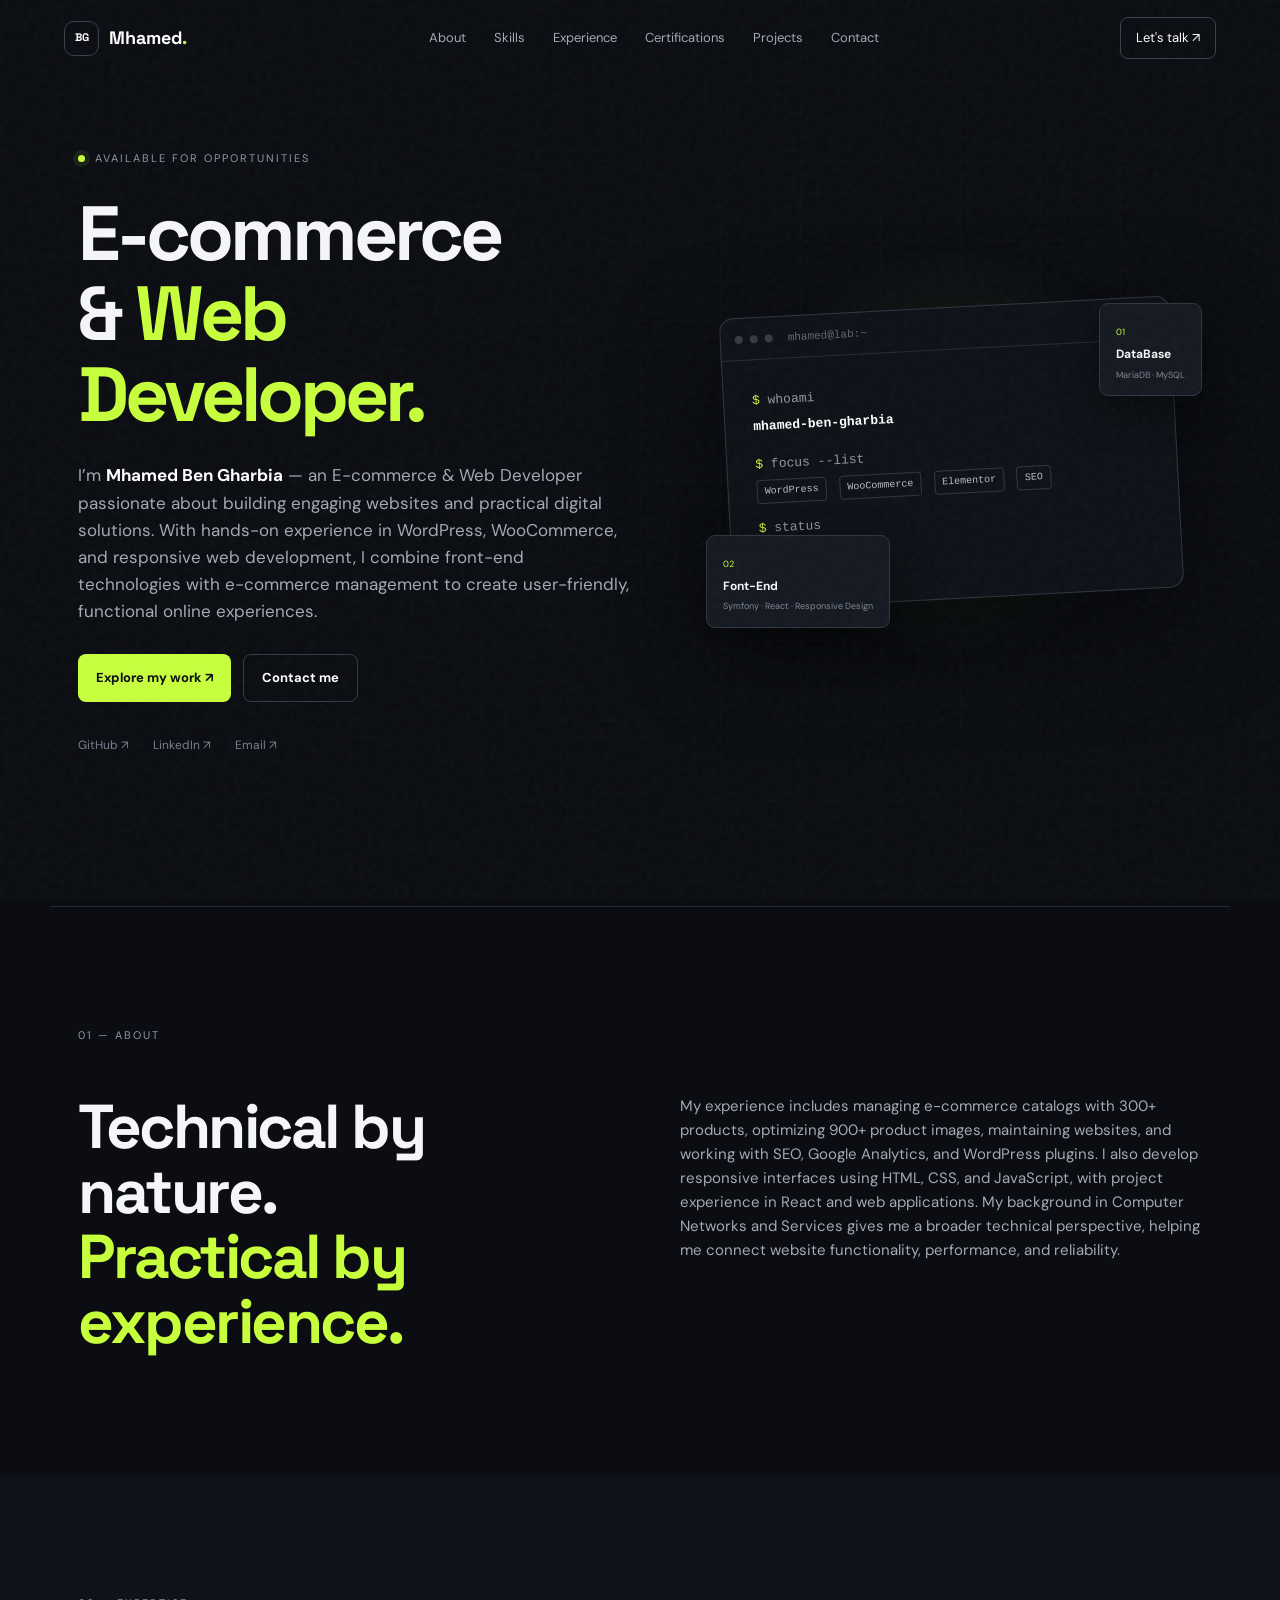
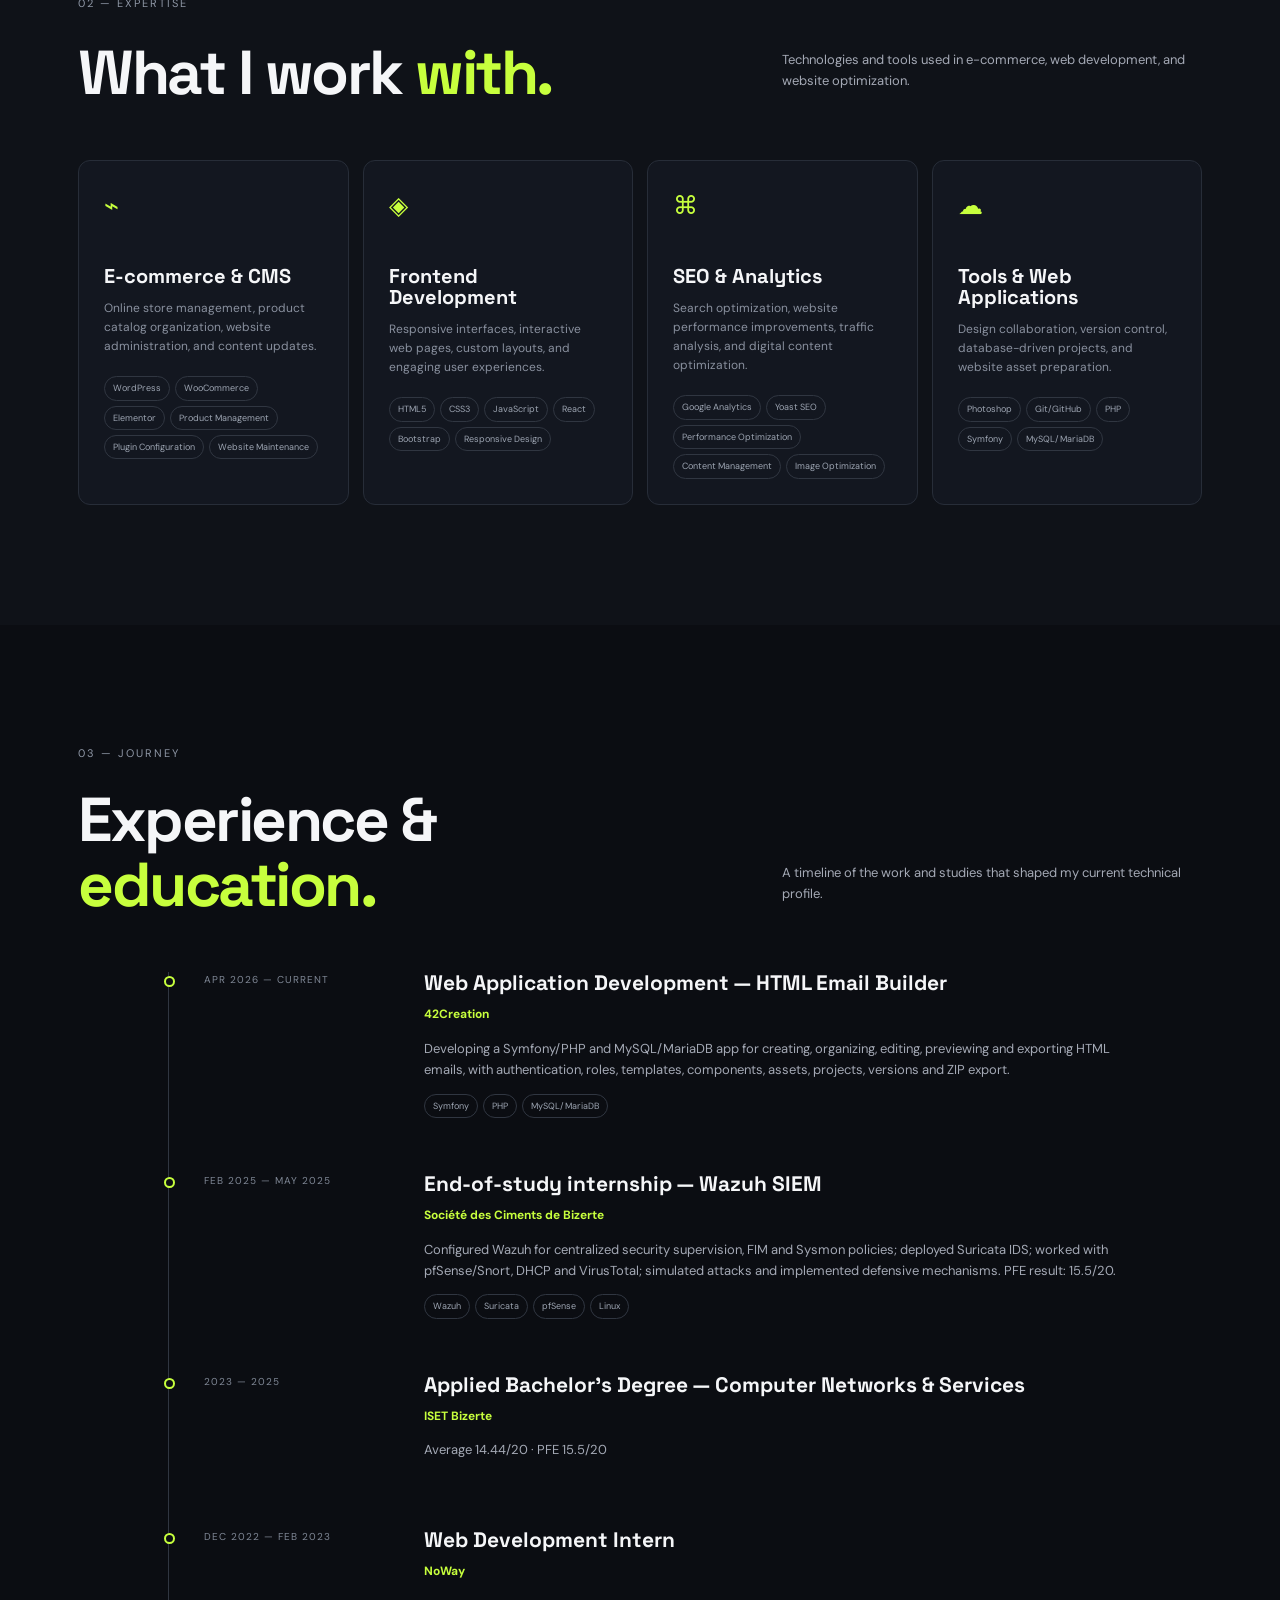
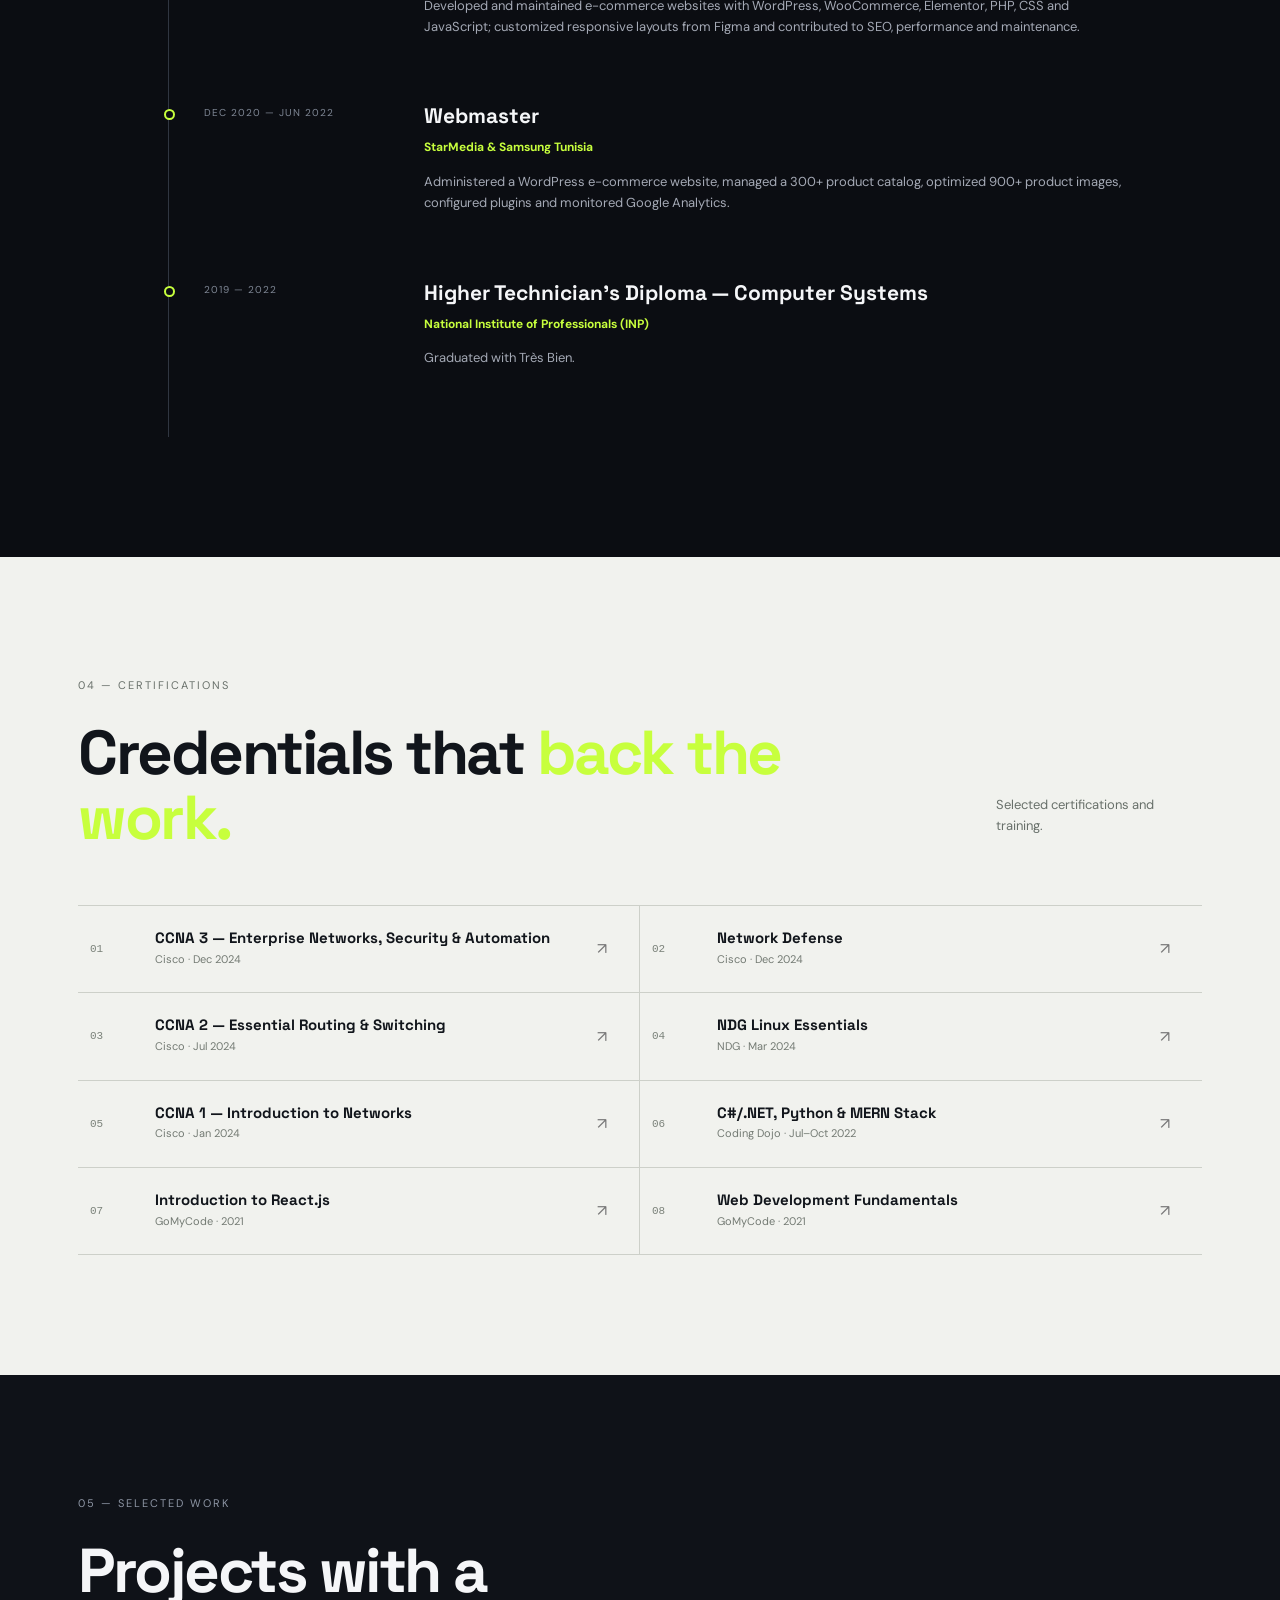
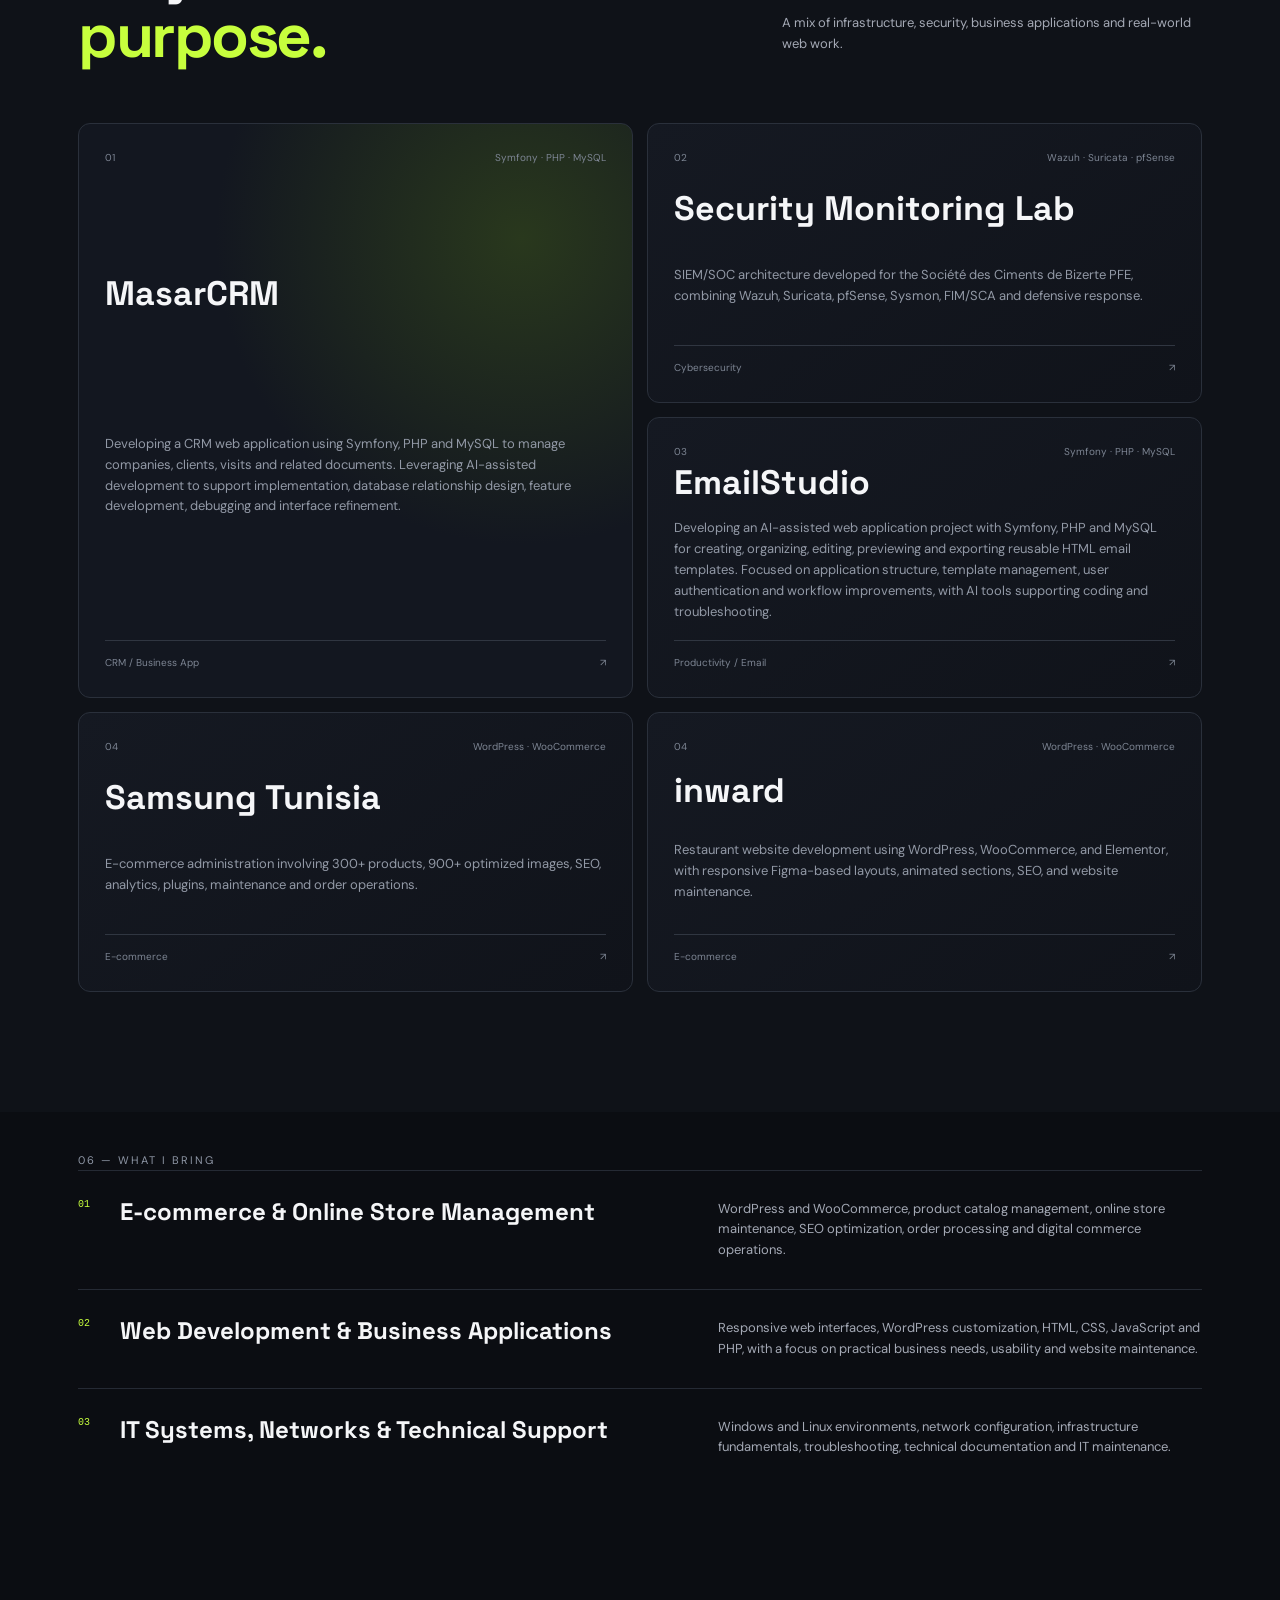
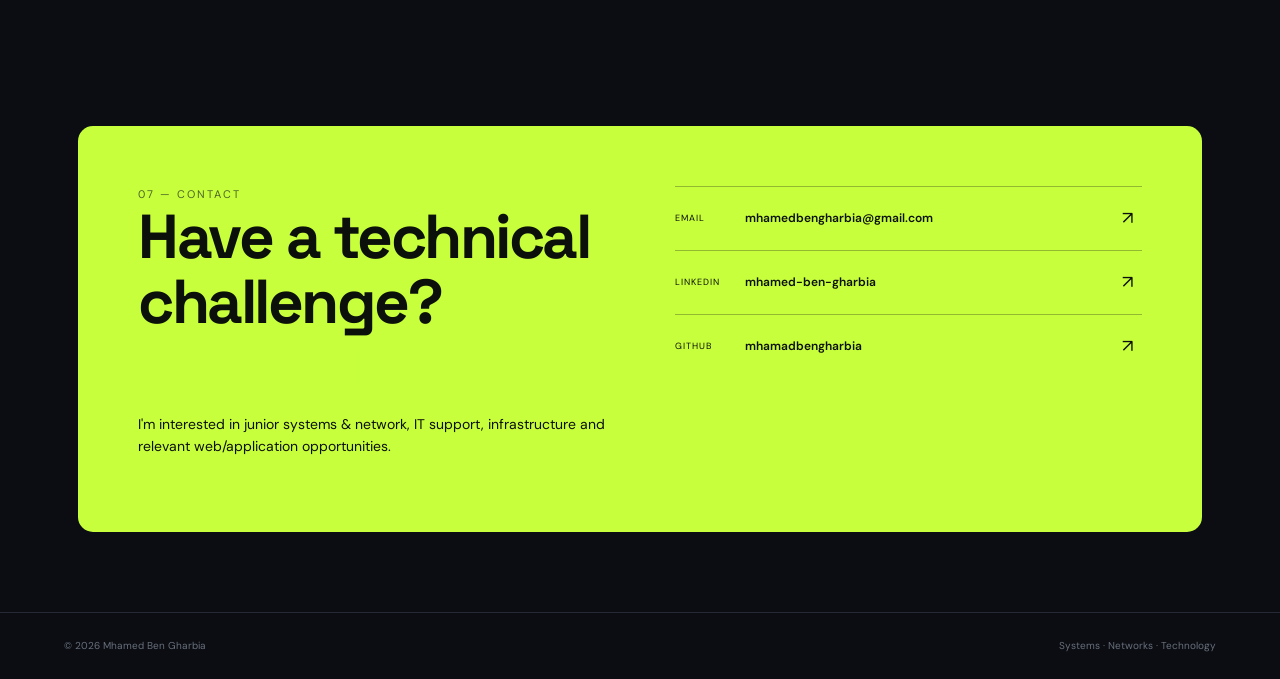
==== commit 6fc86041: "Revise index.html for E-commerce focus Updated the title and content to reflect a focus on E-commerc" ====
--- a/index.html
+++ b/index.html
@@ -5,7 +5,7 @@
     <meta name="viewport" content="width=device-width, initial-scale=1">
     <meta name="description" content="Mhamed Ben Gharbia — Systems & Network professional, IT support and web technology specialist.">
     <meta name="theme-color" content="#0b0d12">
-    <title>Mhamed Ben Gharbia — Systems & Networks</title>
+    <title>Mhamed Ben Gharbia — E-commerce & Web Developer</title>
 <link rel="icon" type="image/png" href="icon.webp" />
 
 
@@ -37,17 +37,15 @@
       <section class="hero section" id="home">
         <div class="hero-grid"></div>
         <div class="hero-copy reveal">
-          <div class="eyebrow"><span class="pulse"></span> Available for opportunities</div>
-          <h1>Systems, networks<br>& <em>digital solutions.</em></h1>
+ <div class="eyebrow"><span class="pulse"></span> Available for opportunities</div>
+          <h1> E-commerce<br>& <em>Web Developer.</em></h1>
+
         <p class="hero-text">
-I’m <strong>Mhamed Ben Gharbia</strong> — a technology enthusiast specializing in 
-<strong>systems, networking, and cybersecurity</strong>. With a degree in Computer 
-Networks and Services and hands-on experience building security monitoring labs, I 
-work with technologies like Cisco, Linux, Wazuh, Suricata, and pfSense to explore,
- monitor, and secure IT infrastructures. I turn technical knowledge into practical 
- solutions and am always looking to learn, build, and solve real-world challenges.
-
-</p>
+<p class="hero-text"> I’m <strong>Mhamed Ben Gharbia</strong> — an E-commerce & Web Developer 
+  passionate about building engaging websites and practical digital solutions. 
+  With hands-on experience in WordPress, WooCommerce, and responsive web development, 
+  I combine front-end technologies with e-commerce management to create user-friendly, 
+  functional online experiences. </p>
           <div class="hero-actions">
             <a class="btn primary" href="#projects">Explore my work ↗</a>
             <a class="btn ghost" href="#contact">Contact me</a>
@@ -66,23 +64,23 @@
               <p><i>$</i> whoami</p>
               <strong>mhamed-ben-gharbia</strong>
               <p><i>$</i> focus --list</p>
-              <span class="tag">NETWORKING</span>
-              <span class="tag">LINUX</span>
-              <span class="tag">SECURITY</span>
-              <span class="tag">TCP/IP</span>
+              <span class="tag">WordPress</span>
+              <span class="tag">WooCommerce</span>
+              <span class="tag">Elementor</span>
+              <span class="tag">SEO</span>
               <p><i>$</i> status</p>
               <strong class="green">systems.online ✓</strong>
             </div>
           </div>
           <div class="float-card fc1">
             <span>01</span>
-            <b>Infrastructure</b>
-            <small>Cisco · Linux · VMware</small>
+            <b>DataBase</b>
+            <small>MariaDB · MySQL</small>
           </div>
           <div class="float-card fc2">
             <span>02</span>
-            <b>Security</b>
-            <small>Wazuh · Suricata · pfSense</small>
+            <b>Font-End</b>
+            <small>Symfony · React · Responsive Design</small>
           </div>
         </div>
       </section>
@@ -94,78 +92,78 @@
             <h2>Technical by nature.<br><em>Practical by experience.</em></h2>
           </div>
           <div class="about-copy">
-            <p>My background combines a Bachelor's Degree in Computer Networks and
-               Services with a Higher Technician's Diploma in Computer Systems. 
-               
-               I enjoy troubleshooting infrastructure, understanding how systems
-                communicate, and turning technical requirements into reliable solutions.</p>
-            <p>My experience also includes WordPress/WooCommerce, Symfony/PHP applications, SEO and e-commerce operations — giving me a broad view of both infrastructure and the applications running on it.</p>
-           
-          </div>
-        </div>
-      </section>
-
-      <section class="section dark-section" id="skills">
-        <div class="section-label">02 — Expertise</div>
-        <div class="section-head">
-          <h2>What I work <em>with.</em></h2>
-          <p>Technologies and practices used through studies, projects and professional experience.</p>
-        </div>
-        <div class="skills-grid">
-          <article class="skill-card">
-            <div class="skill-icon">⌁</div>
-            <h3>Systems & Networks</h3>
-            <p>IPv4/IPv6, VLSM, VLAN, trunking, RIP, OSPF, DHCP, DNS, NAT, ACL, VPN, TCP/IP.</p>
-            <div class="chips">
-              <span>Cisco</span>
-              <span>Linux</span>
-              <span>Windows</span>
-              <span>GNS3</span>
-              <span>Packet Tracer</span>
-              <span>VMware</span>
-            </div>
-          </article>
-          <article class="skill-card">
-            <div class="skill-icon">◈</div>
-            <h3>Security</h3>
-            <p>Security monitoring, intrusion detection, endpoint visibility and defensive network configuration.</p>
-            <div class="chips">
-              <span>Wazuh</span>
-              <span>Suricata</span>
-              <span>pfSense</span>
-              <span>Snort</span>
-              <span>Sysmon</span>
-              <span>FIM/SCA</span>
-            </div>
-          </article>
-          <article class="skill-card">
-            <div class="skill-icon">⌘</div>
-            <h3>Web & Applications</h3>
-            <p>Database-driven applications and responsive interfaces, with WordPress/e-commerce experience.</p>
-            <div class="chips">
-              <span>Symfony</span>
-              <span>PHP</span>
-              <span>React</span>
-              <span>JavaScript</span>
-              <span>WordPress</span>
-              <span>WooCommerce</span>
-            </div>
-          </article>
-          <article class="skill-card">
-            <div class="skill-icon">☁</div>
-            <h3>Cloud & Tools</h3>
-            <p>Cloud fundamentals, version control, analytics, content operations and development tooling.</p>
-            <div class="chips">
-              <span>Azure</span>
-              <span>AWS</span>
-              <span>Oracle Cloud</span>
-              <span>Git/GitHub</span>
-              <span>Google Analytics</span>
-              <span>Photoshop</span>
-            </div>
-          </article>
-        </div>
-      </section>
+           My experience includes managing e-commerce catalogs with 300+ products, optimizing 900+ product images, maintaining websites, and working with SEO, Google Analytics, and WordPress plugins.
+            I also develop responsive interfaces using HTML, CSS, and JavaScript, with project experience in React and web applications.
+             My background in Computer Networks and Services gives me a broader technical perspective, helping me connect website functionality, performance, and reliability.
+         
+         </p>
+            </div>
+        </div>
+      </section>
+
+ <section class="section dark-section" id="skills">
+  <div class="section-label">02 — Expertise</div>
+  <div class="section-head">
+    <h2>What I work <em>with.</em></h2>
+    <p>Technologies and tools used in e-commerce, web development, and website optimization.</p>
+  </div>
+
+  <div class="skills-grid">
+    <article class="skill-card">
+      <div class="skill-icon">⌁</div>
+      <h3>E-commerce & CMS</h3>
+      <p>Online store management, product catalog organization, website administration, and content updates.</p>
+      <div class="chips">
+        <span>WordPress</span>
+        <span>WooCommerce</span>
+        <span>Elementor</span>
+        <span>Product Management</span>
+        <span>Plugin Configuration</span>
+        <span>Website Maintenance</span>
+      </div>
+    </article>
+
+    <article class="skill-card">
+      <div class="skill-icon">◈</div>
+      <h3>Frontend Development</h3>
+      <p>Responsive interfaces, interactive web pages, custom layouts, and engaging user experiences.</p>
+      <div class="chips">
+        <span>HTML5</span>
+        <span>CSS3</span>
+        <span>JavaScript</span>
+        <span>React</span>
+        <span>Bootstrap</span>
+        <span>Responsive Design</span>
+      </div>
+    </article>
+
+    <article class="skill-card">
+      <div class="skill-icon">⌘</div>
+      <h3>SEO & Analytics</h3>
+      <p>Search optimization, website performance improvements, traffic analysis, and digital content optimization.</p>
+      <div class="chips">
+        <span>Google Analytics</span>
+        <span>Yoast SEO</span>
+        <span>Performance Optimization</span>
+        <span>Content Management</span>
+        <span>Image Optimization</span>
+      </div>
+    </article>
+
+    <article class="skill-card">
+      <div class="skill-icon">☁</div>
+      <h3>Tools & Web Applications</h3>
+      <p>Design collaboration, version control, database-driven projects, and website asset preparation.</p>
+      <div class="chips">
+        <span>Photoshop</span>
+        <span>Git/GitHub</span>
+        <span>PHP</span>
+        <span>Symfony</span>
+        <span>MySQL/MariaDB</span>
+      </div>
+    </article>
+  </div>
+</section>
 
       <section class="section" id="experience">
         <div class="section-label">03 — Journey</div>
@@ -321,7 +319,7 @@
         <div class="project-grid">
           <article class="project featured">
             <div class="project-top">
-               <span>01</span>
+              <span>01</span>
               <span>Symfony · PHP · MySQL</span>
             </div>
             <h3>MasarCRM</h3>
@@ -387,30 +385,46 @@
 
 
    
-      <section class="section services">
-        <div class="section-label">06 — What I bring</div>
-        <div class="service-row">
-          <div>
-            <span>01</span>
-            <h3>Systems & Network Administration</h3>
-          </div>
-          <p>Network configuration, Linux/Windows environments, services, troubleshooting, virtualization and infrastructure fundamentals.</p>
-        </div>
-        <div class="service-row">
-          <div>
-            <span>02</span>
-            <h3>IT Support & Troubleshooting</h3>
-          </div>
-          <p>Methodical diagnosis, documentation, user-facing problem solving and practical technical maintenance.</p>
-        </div>
-        <div class="service-row">
-          <div>
-            <span>03</span>
-            <h3>Web & Business Applications</h3>
-          </div>
-          <p>Applications, WordPress/WooCommerce and responsive web interfaces connected to real business needs.</p>
-        </div>
-      </section>
+<section class="section services">
+  <div class="section-label">06 — What I bring</div>
+
+  <div class="service-row">
+    <div>
+      <span>01</span>
+      <h3>E-commerce & Online Store Management</h3>
+    </div>
+    <p>
+      WordPress and WooCommerce, product catalog management,
+      online store maintenance, SEO optimization, order processing
+      and digital commerce operations.
+    </p>
+  </div>
+
+  <div class="service-row">
+    <div>
+      <span>02</span>
+      <h3>Web Development & Business Applications</h3>
+    </div>
+    <p>
+      Responsive web interfaces, WordPress customization,
+      HTML, CSS, JavaScript and PHP, with a focus on practical
+      business needs, usability and website maintenance.
+    </p>
+  </div>
+
+  <div class="service-row">
+    <div>
+      <span>03</span>
+      <h3>IT Systems, Networks & Technical Support</h3>
+    </div>
+    <p>
+      Windows and Linux environments, network configuration,
+      infrastructure fundamentals, troubleshooting, technical
+      documentation and IT maintenance.
+    </p>
+  </div>
+</section>
+
 
       <section class="section contact" id="contact">
         <div class="contact-card">
@@ -433,4 +447,4 @@
     </footer>
     <script src="app.js"></script>
   </body>
-</html>+</html>
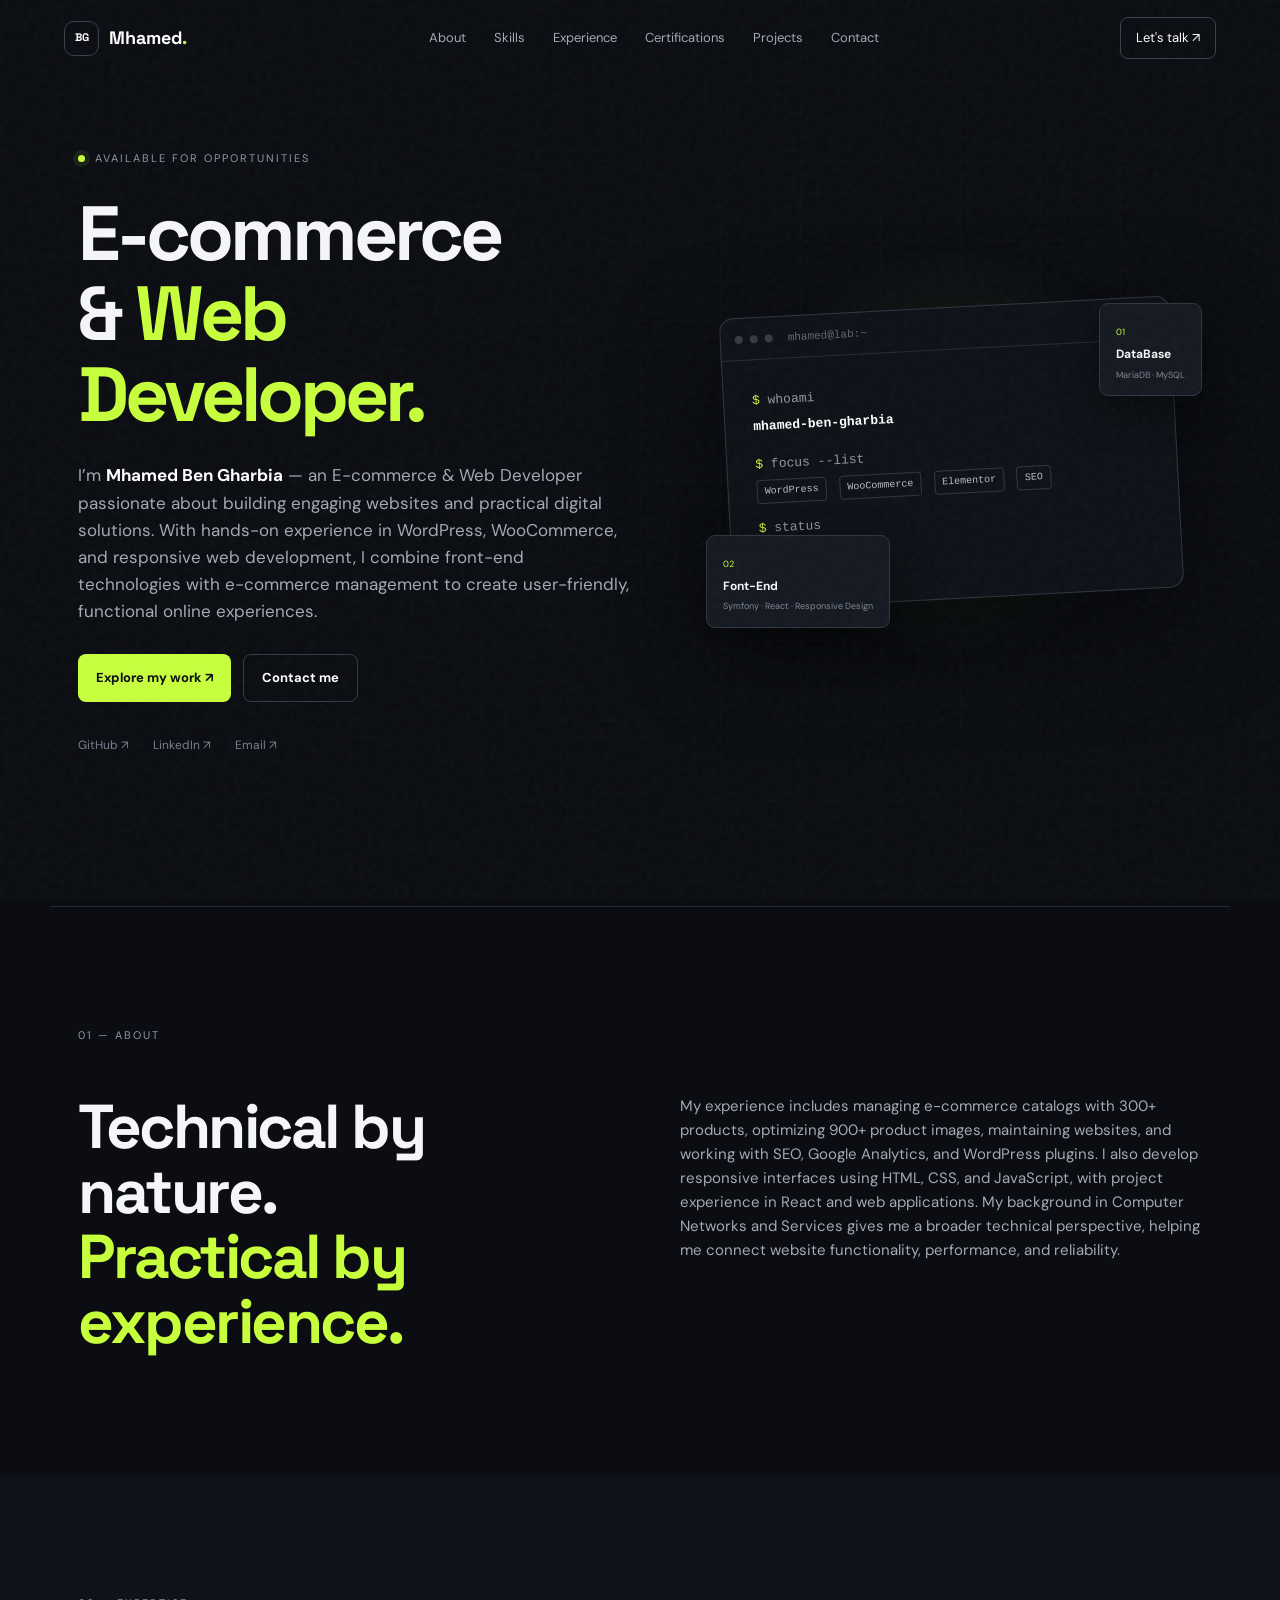
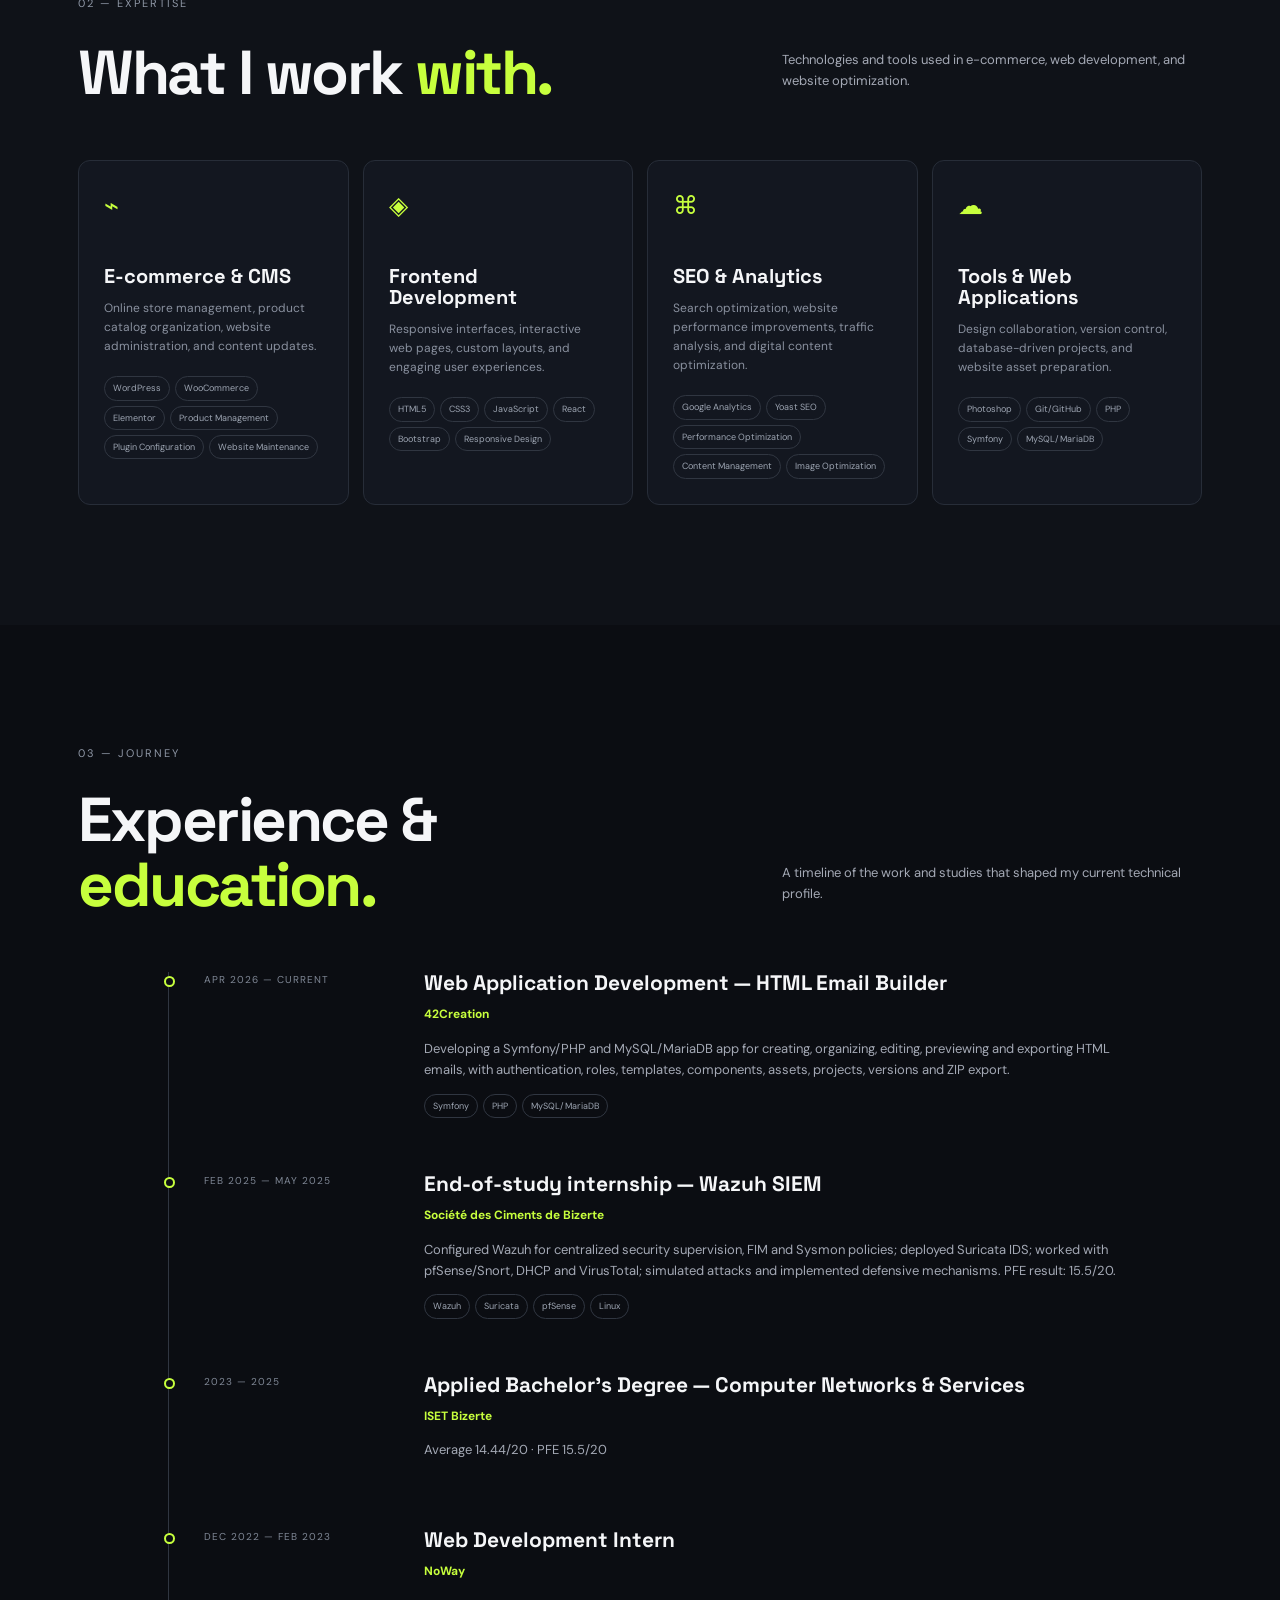
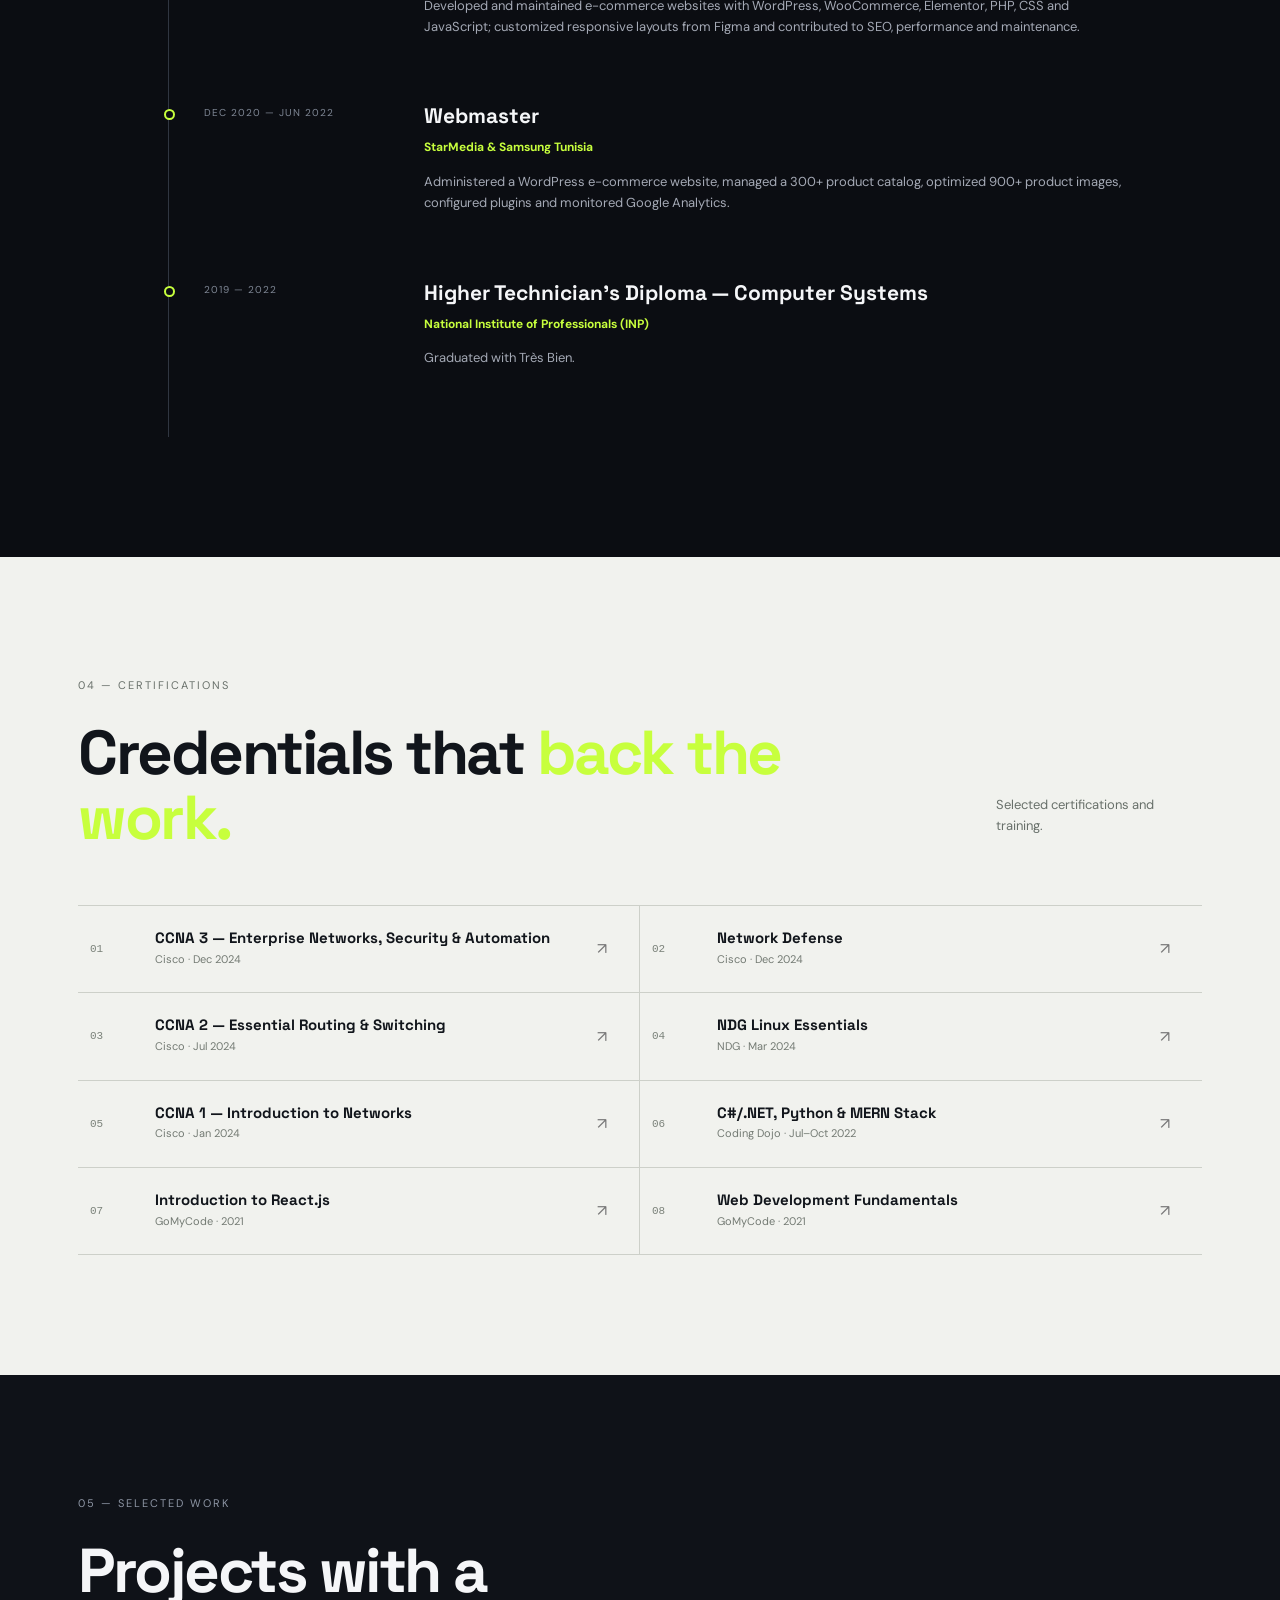
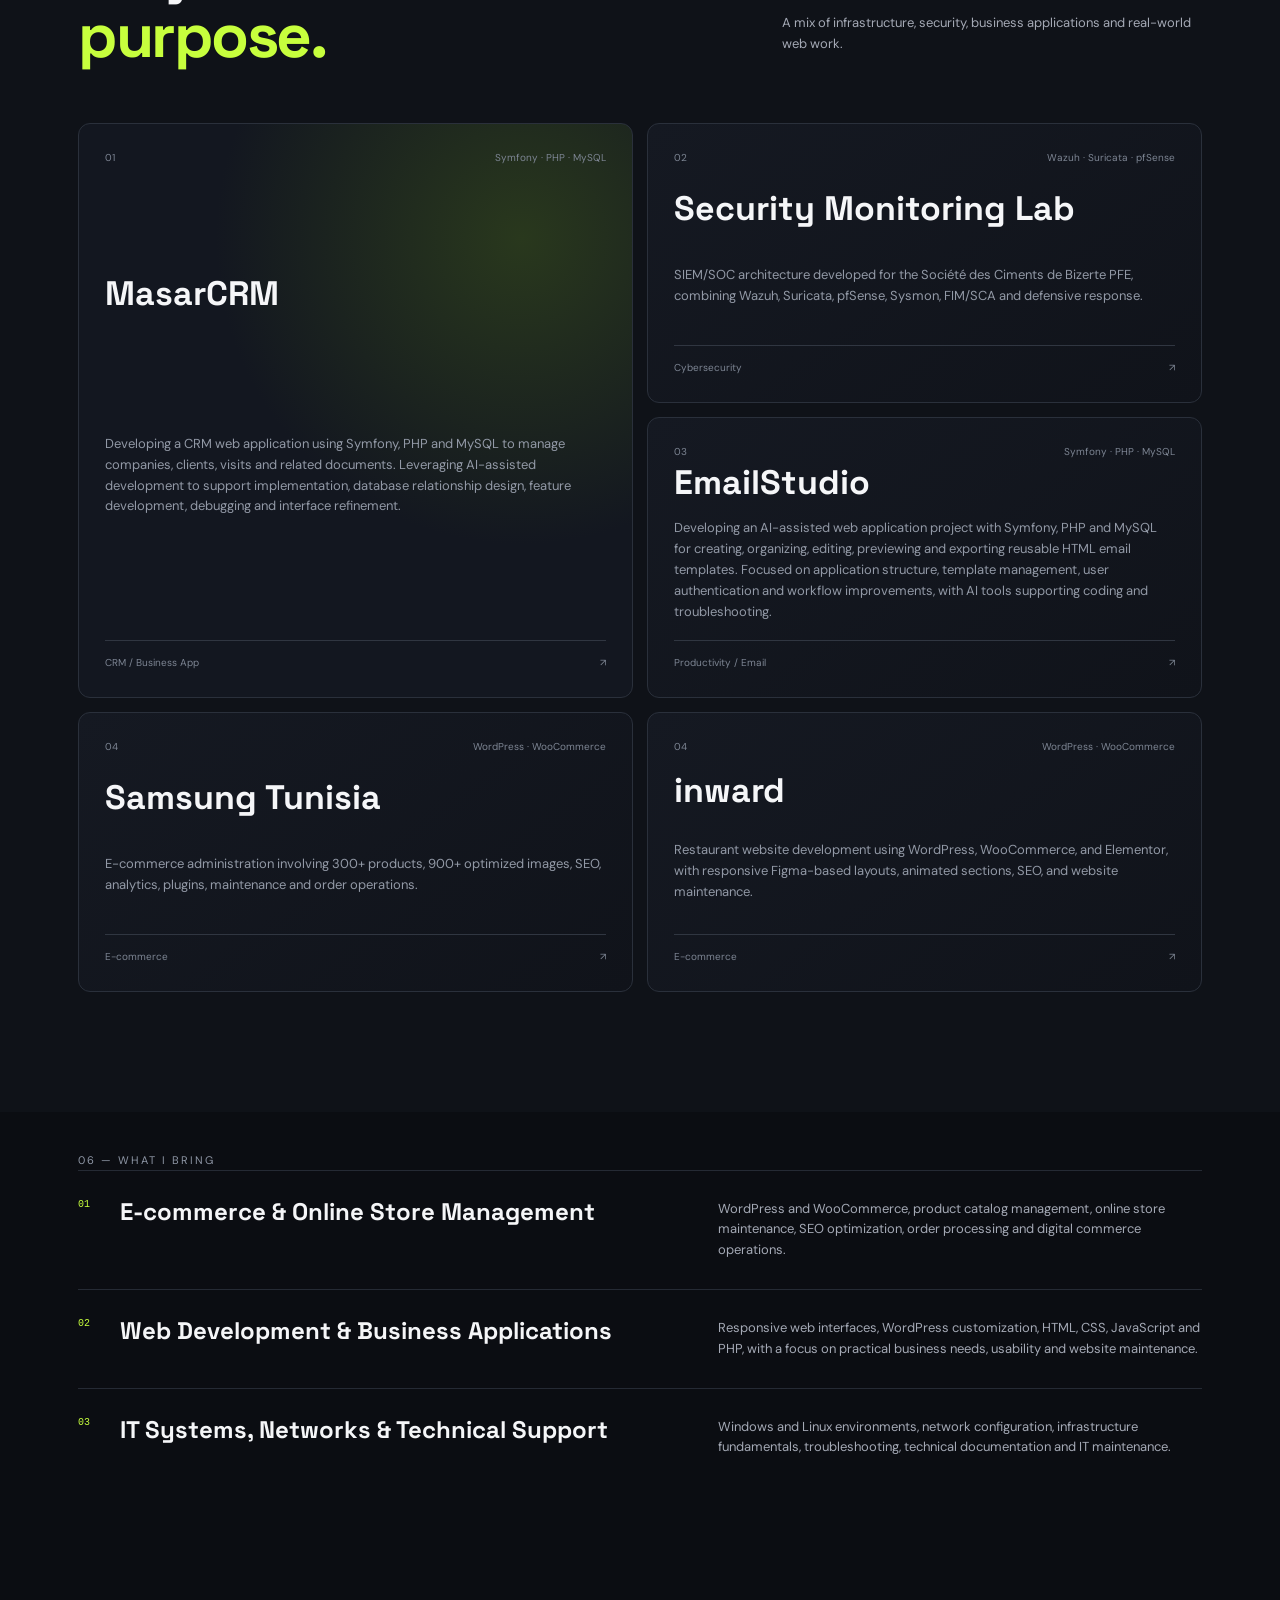
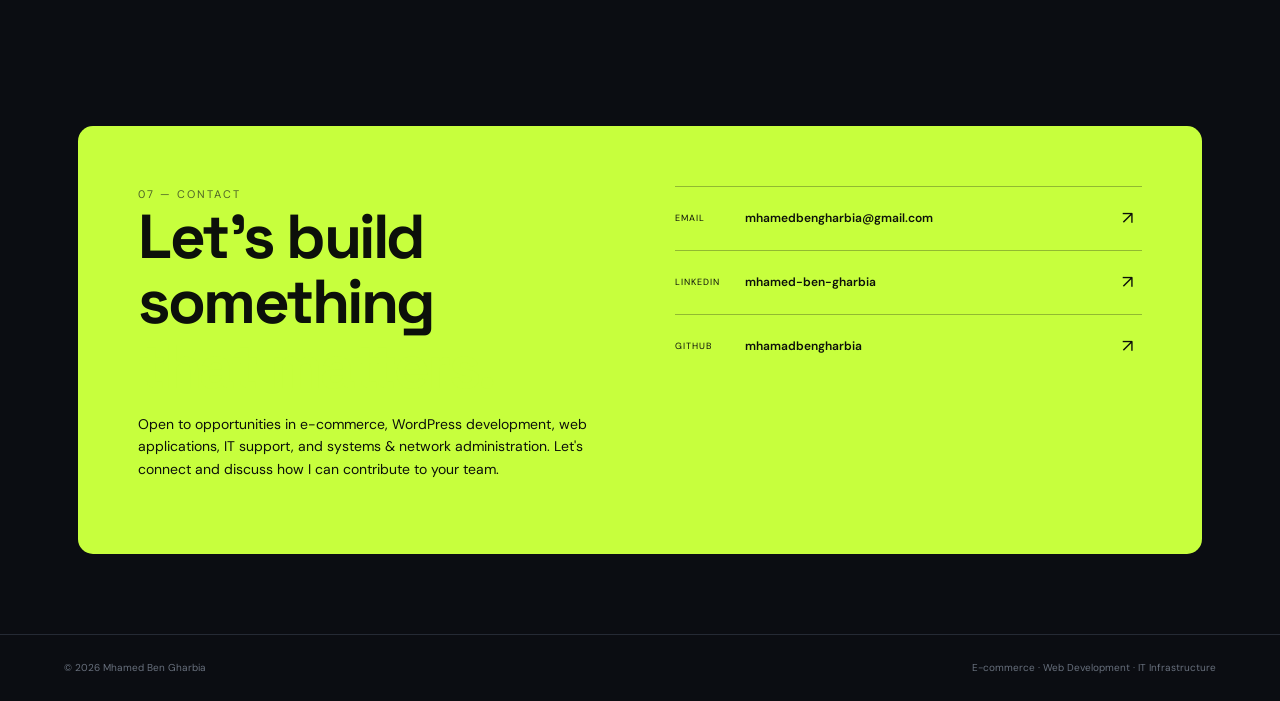
==== commit c2e24ac0: "Revise contact section and footer content Updated contact section with new text and links." ====
--- a/index.html
+++ b/index.html
@@ -426,25 +426,48 @@
 </section>
 
 
-      <section class="section contact" id="contact">
-        <div class="contact-card">
-          <div>
-            <div class="section-label">07 — Contact</div>
-            <h2>Have a technical challenge?<br><em>Let's talk.</em></h2>
-            <p>I'm interested in junior systems & network, IT support, infrastructure and relevant web/application opportunities.</p>
-          </div>
-          <div class="contact-links">
-            <a href="mailto:mhamedbengharbia@gmail.com"><small>Email</small><b>mhamedbengharbia@gmail.com</b><span>↗</span></a>
-            <a href="https://linkedin.com/in/mhamed-ben-gharbia" target="_blank" rel="noreferrer"><small>LinkedIn</small><b>mhamed-ben-gharbia</b><span>↗</span></a>
-            <a href="https://github.com/mhamadbengharbia" target="_blank" rel="noreferrer"><small>GitHub</small><b>mhamadbengharbia</b><span>↗</span></a>
-          </div>
-        </div>
-      </section>
-    </main>
-    <footer>
-      <span>© 2026 Mhamed Ben Gharbia</span>
-      <span>Systems · Networks · Technology</span>
-    </footer>
+<section class="section contact" id="contact">
+  <div class="contact-card">
+    <div>
+      <div class="section-label">07 — Contact</div>
+      <h2>Let's build something<br><em>that matters.</em></h2>
+      <p>
+        Open to opportunities in e-commerce, WordPress development,
+        web applications, IT support, and systems & network administration.
+        Let's connect and discuss how I can contribute to your team.
+      </p>
+    </div>
+
+    <div class="contact-links">
+      <a href="mailto:mhamedbengharbia@gmail.com">
+        <small>Email</small>
+        <b>mhamedbengharbia@gmail.com</b>
+        <span>↗</span>
+      </a>
+
+      <a href="https://linkedin.com/in/mhamed-ben-gharbia"
+         target="_blank" rel="noopener noreferrer">
+        <small>LinkedIn</small>
+        <b>mhamed-ben-gharbia</b>
+        <span>↗</span>
+      </a>
+
+      <a href="https://github.com/mhamadbengharbia"
+         target="_blank" rel="noopener noreferrer">
+        <small>GitHub</small>
+        <b>mhamadbengharbia</b>
+        <span>↗</span>
+      </a>
+    </div>
+  </div>
+</section>
+</main>
+
+<footer>
+  <span>© 2026 Mhamed Ben Gharbia</span>
+  <span>E-commerce · Web Development · IT Infrastructure</span>
+</footer>
+
     <script src="app.js"></script>
   </body>
 </html>
